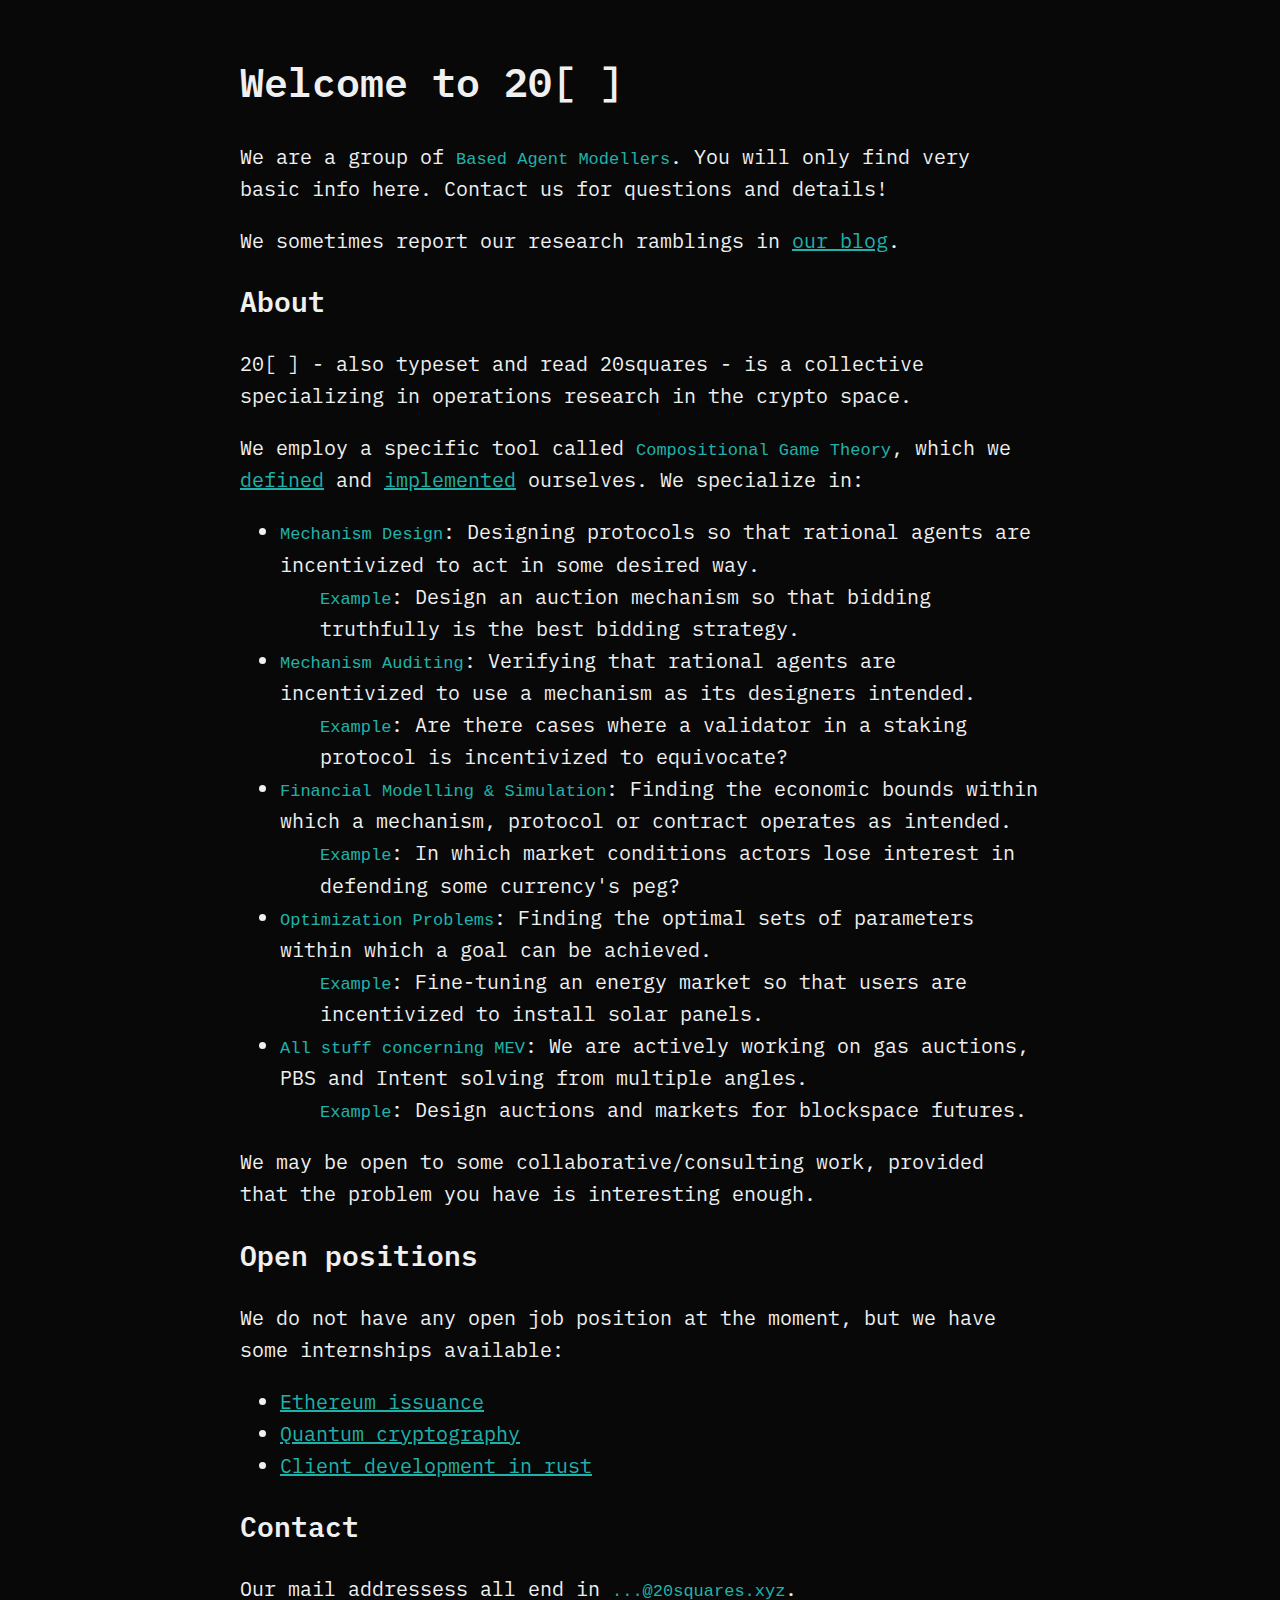
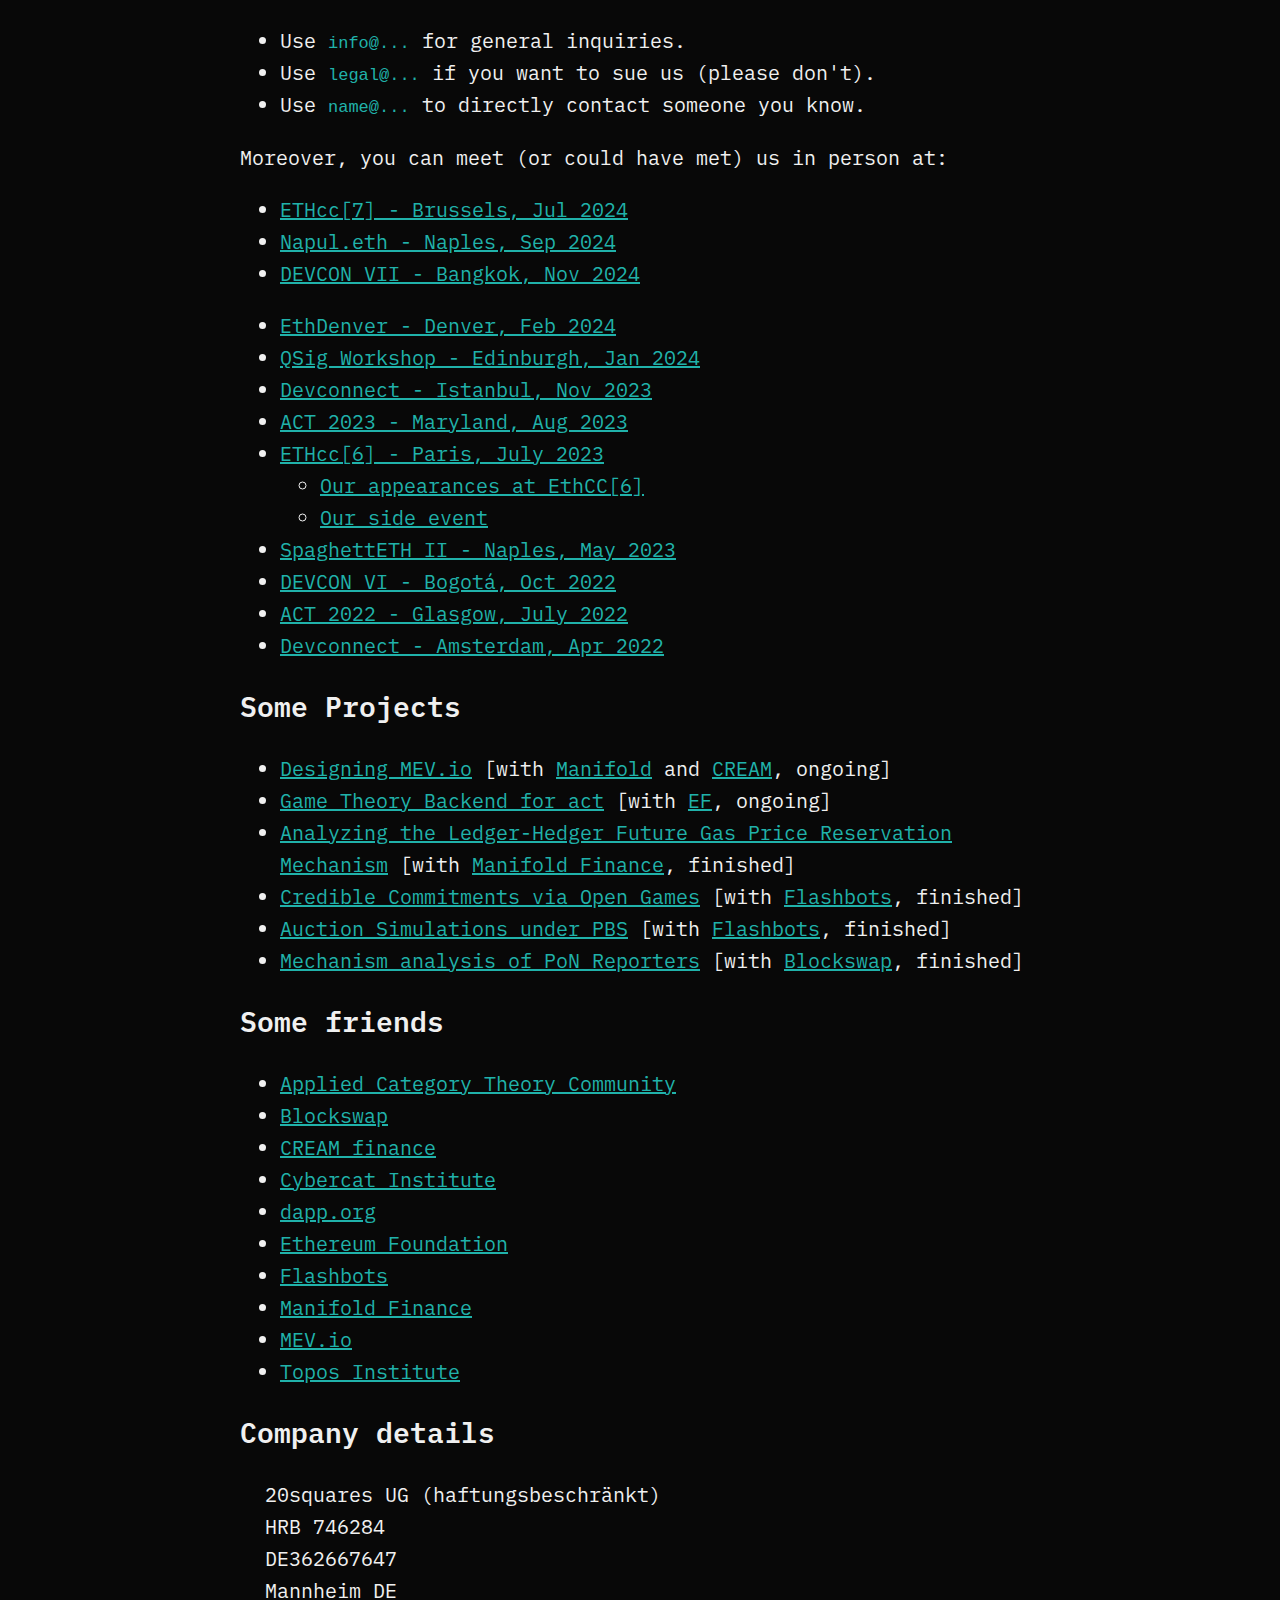
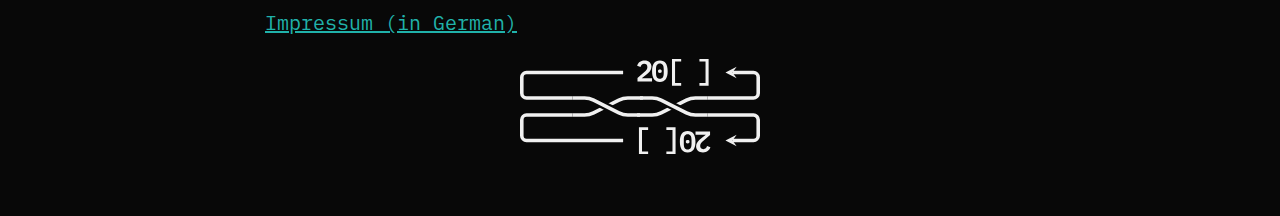
==== index.html @ d9e40c5b "Added internships to page." ====
<!doctype html>
<html lang="en">
    <head>
        <link rel="icon" href="data:,">
        <link rel="stylesheet" href="style.css">
        <meta charset="utf-8">
        <meta http-equiv="X-UA-Compatible" content="IE=edge">
        <meta name="viewport" content="width=device-width,initial-scale=1">
        <base target="_blank" rel="noopener noreferrer">

        <meta name="twitter:card" content="summary_large_image">
        <meta name="twitter:title" content="20[ ]">
        <meta name="twitter:image" content="https://20squares.xyz/img/logoCard.webp">
        <meta name="twitter:description" content="Your favourite group of based agent modellers.">
        
        <meta property="og:title" content="20[ ]">
        <meta property="og:type" content="website">
        <meta property="og:image" content="https://20squares.xyz/img/logoCard.webp">
        <meta property="og:url" content="https://20squares.xyz/">
        <title>20[&nbsp]</title>
    </head>
    <body>
        <h1>Welcome to 20[&nbsp]</h1>
        <p>We are a group of <code>Based Agent Modellers</code>. You will only find very basic info here. Contact us for questions and details!</p>
        <p>We sometimes report our research ramblings in <a href="https://blog.20squares.xyz">our blog</a>.</p>
        
        <h2>About</h2>
            <p>20[&nbsp] - also typeset and read 20squares - is a collective specializing in operations research in the crypto space.
            </p>
            <p>We employ a specific tool called <code>Compositional Game Theory</code>, which we 
                <a href="https://arxiv.org/abs/1603.04641">defined</a>
                and 
                <a href="https://github.com/20squares">implemented</a>
                ourselves. We specialize in:</p>
            <ul>
                <li> 
                    <code>Mechanism Design</code>: Designing protocols so that rational agents are incentivized to act in some desired way.
                    <ul>
                        <code>Example</code>: Design an auction mechanism so that bidding truthfully is the best bidding strategy.
                    </ul>
                </li>
                <li>
                    <code>Mechanism Auditing</code>: Verifying that rational agents are incentivized to use a mechanism as its designers intended.
                    <ul>
                        <code>Example</code>: Are there cases where a validator in a staking protocol is incentivized to equivocate?<br>
                    </ul>
                </li>
                <li> 
                    <code>Financial Modelling & Simulation</code>: Finding the economic bounds within which a mechanism, protocol or contract operates as intended.
                    <ul>
                        <code>Example</code>: In which market conditions actors lose interest in defending some currency's peg?
                    </ul>
                </li>
                <li>
                    <code>Optimization Problems</code>: Finding the optimal sets of parameters within which a goal can be achieved.
                    <ul>
                        <code>Example</code>: Fine-tuning an energy market so that users are incentivized to install solar panels.
                    </ul>
                </li>
                <li>
                    <code>All stuff concerning MEV</code>: We are actively working on gas auctions, PBS and Intent solving from multiple angles.
                    <ul>
                        <code>Example</code>: Design auctions and markets for blockspace futures.
                    </ul>
                </li>
            </ul>
            <p>We may be open to some collaborative/consulting work, provided that the problem you have is interesting enough.</p>

        <h2>Open positions</h2>
            We do not have any open job position at the moment, but we have some internships available: 
            <ul>
                <li><a href="./internships/ethereumIssuance.html">Ethereum issuance</a></li>
                <li><a href="./internships/quantumCryptography.html">Quantum cryptography</a></li>
                <li><a href="./internships/rustClientDev.html">Client development in rust</a></li>
            </ul>

        <h2>Contact</h2>
            Our mail addressess all end in <code>...@20squares.xyz</code>. 
            <ul>
                <li>Use <code>info@...</code> for general inquiries.</li>
                <li>Use <code>legal@...</code> if you want to sue us (please don't).</li>
                <li>Use <code>name@...</code> to directly contact someone you know.</li>
            </ul>

            Moreover, you can meet (or could have met) us in person at:
            <ul>
                <li><a href="https://ethcc.io/">ETHcc[7] - Brussels, Jul 2024</a></li>
                <li><a href="https://napul.eth.limo/">Napul.eth - Naples, Sep 2024</a></li>
                <li><a href="https://devcon.org/">DEVCON VII - Bangkok, Nov 2024</a></li>
            </ul>
            <ul>
                <li><a href="https://www.ethdenver.com/">EthDenver - Denver, Feb 2024</a></li>
                <li><a href="https://www.ed.ac.uk/informatics/blockchain/events/previous-events/qsig">QSig Workshop - Edinburgh, Jan 2024</a></li>
                <li><a href="https://devconnect.org/istanbul">Devconnect - Istanbul, Nov 2023</a></li>
                <li><a href="https://act2023.github.io/">ACT 2023 - Maryland, Aug 2023</a></li>
                <li><a href="https://www.ethcc.io/">ETHcc[6] - Paris, July 2023</a></li><ul>
                    <li><a href="./EthCC6.html">Our appearances at EthCC[6]</a></li>
                    <li><a href="./EthCCQPLRoundtable.html">Our side event</a></li>
                </ul>
                <li><a href="https://naples.spaghett-eth.com/">SpaghettETH II - Naples, May 2023</a></li>
                <li><a href="https://archive.devcon.org/archive/playlists/devcon-6/">DEVCON VI - Bogotá, Oct 2022</a></li>
                <li><a href="https://msp.cis.strath.ac.uk/act2022/index.html">ACT 2022 - Glasgow, July 2022</a></li>
                <li><a href="https://devconnect.org/edition/amsterdam">Devconnect - Amsterdam, Apr 2022</a></li>
            </ul>
        
        <h2>Some Projects</h2>
            <ul>
                <li><a href="https://github.com/MEV-Protocol">Designing MEV.io</a> [with <a href="https://www.manifoldfinance.com/">Manifold</a> and <a href="https://cream.finance/">CREAM</a>, ongoing]</li>
                <li><a href="https://blog.ethereum.org/2022/12/07/esp-allocation-q3-22">Game Theory Backend for act</a> [with <a href="https://ethereum.foundation/">EF</a>, ongoing]</li>
                <li><a href="https://github.com/20squares/manifold-finance/tree/main/manifold-hedger">Analyzing the Ledger-Hedger Future Gas Price Reservation Mechanism</a> [with <a href="https://www.manifoldfinance.com/">Manifold Finance</a>, finished]</li>
                <li><a href="https://github.com/flashbots/mev-research/blob/main/FRPs/completed/FRP-26.md">Credible Commitments via Open Games</a> [with <a href="https://www.flashbots.net/">Flashbots</a>, finished]</li>
                <li><a href="https://github.com/flashbots/mev-research/blob/main/FRPs/completed/FRP-27.md">Auction Simulations under PBS</a> [with <a href="https://www.flashbots.net/">Flashbots</a>, finished]</li>
                <li><a href="https://github.com/20squares/C002-BlockSwap/tree/main/blockswap-PoN">Mechanism analysis of PoN Reporters</a> [with <a href="https://blockswaplabs.com/">Blockswap</a>, finished]</li>

            </ul>

        <h2>Some friends</h2>
            <ul>
                <li><a href="https://www.appliedcategorytheory.org/">Applied Category Theory Community</a></li>
                <li><a href="https://blockswaplabs.com/">Blockswap</a></li>
                <li><a href="https://cream.finance/">CREAM finance</a></li>
                <li><a href="https://cybercat.institute/">Cybercat Institute</a></li>
                <li><a href="https://dapp.org.uk">dapp.org</a></li>
                <li><a href="https://ethereum.foundation/">Ethereum Foundation</a></li>
                <li><a href="https://www.flashbots.net/">Flashbots</a></li>
                <li><a href="https://www.manifoldfinance.com/">Manifold Finance</a></li>
                <li><a href="https://www.mev.io/">MEV.io</a></li>
                <li><a href="https://topos.institute/">Topos Institute</a></li>
                
            </ul>

        <h2>Company details</h2>
            <p style="margin-left: 25px;">
                20squares UG (haftungsbeschränkt)<br>
                HRB 746284<br>
                DE362667647<br>
                Mannheim DE<br>
                <a href="./impressum.html">Impressum (in German)</a></li>
            </p>
            <img alt="20[ ] company logo" src="./img/logowhite.svg">
    </body>
</html>
---- style.css ----
@font-face{
            font-family: plexMono;
            src: url(./fonts/IBMPlexMono-Regular.otf);
            font-weight: normal;
            font-display: swap;
        }
        @font-face{
            font-family: plexMono;
            src: url(./fonts/IBMPlexMono-SemiBold.otf);
            font-weight: bold;
            font-display: swap;
        }
        @font-face{
            font-family: plexMono;
            src: url(./fonts/IBMPlexMono-Italic.otf);
            font-weight: normal;
            font-style: italic;
            font-display: swap;
        }
        @font-face{
            font-family: plexMono;
            src: url(./fonts/IBMPlexMono-SemiBoldItalic.otf);
            font-weight: bold;
            font-style: italic;
            font-display: swap;
        }
        body {
            background-color: #080808;
            color: #f0f0f0;
            font-family: plexMono;
            font-size: 20px;
            line-height: 1.6;
            margin: 50px auto;
            max-width: 800px;
            padding: 0px 15px 15px 15px;
        }
        ::-moz-selection {
        color: #2cd9d0;
        background: #080808;
        }
        ::selection {
        color: #2cd9d0;
        background: #080808;
        }
        
        h2,h2,h3{
            font-size:28px;
        }
        a:link {
            color: lightseagreen;
        }
        a:visited {
            color: lightseagreen;
        }
        code, .code {
            font-size: 85%;
            color:lightseagreen;
        }
        img {
            display: block;
            margin-left: auto;
            margin-right: auto;
            width: 30%;
        }
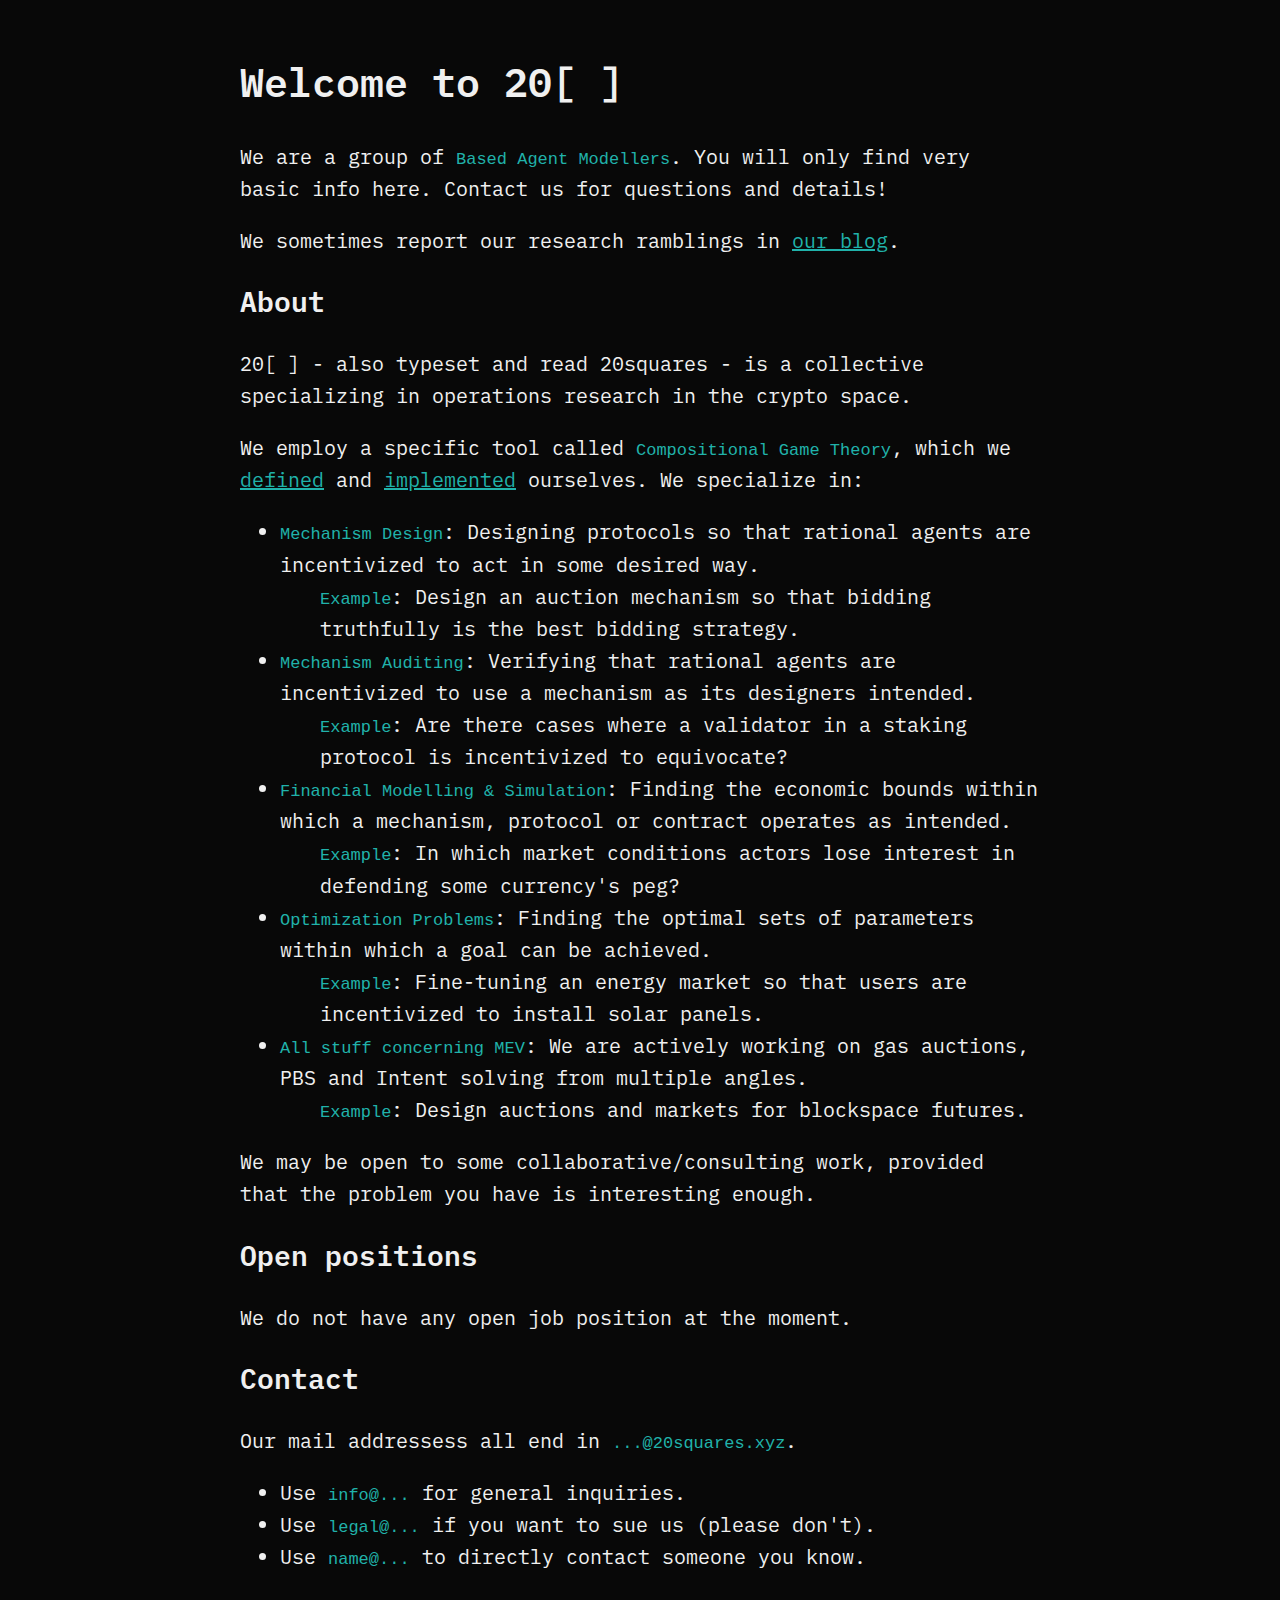
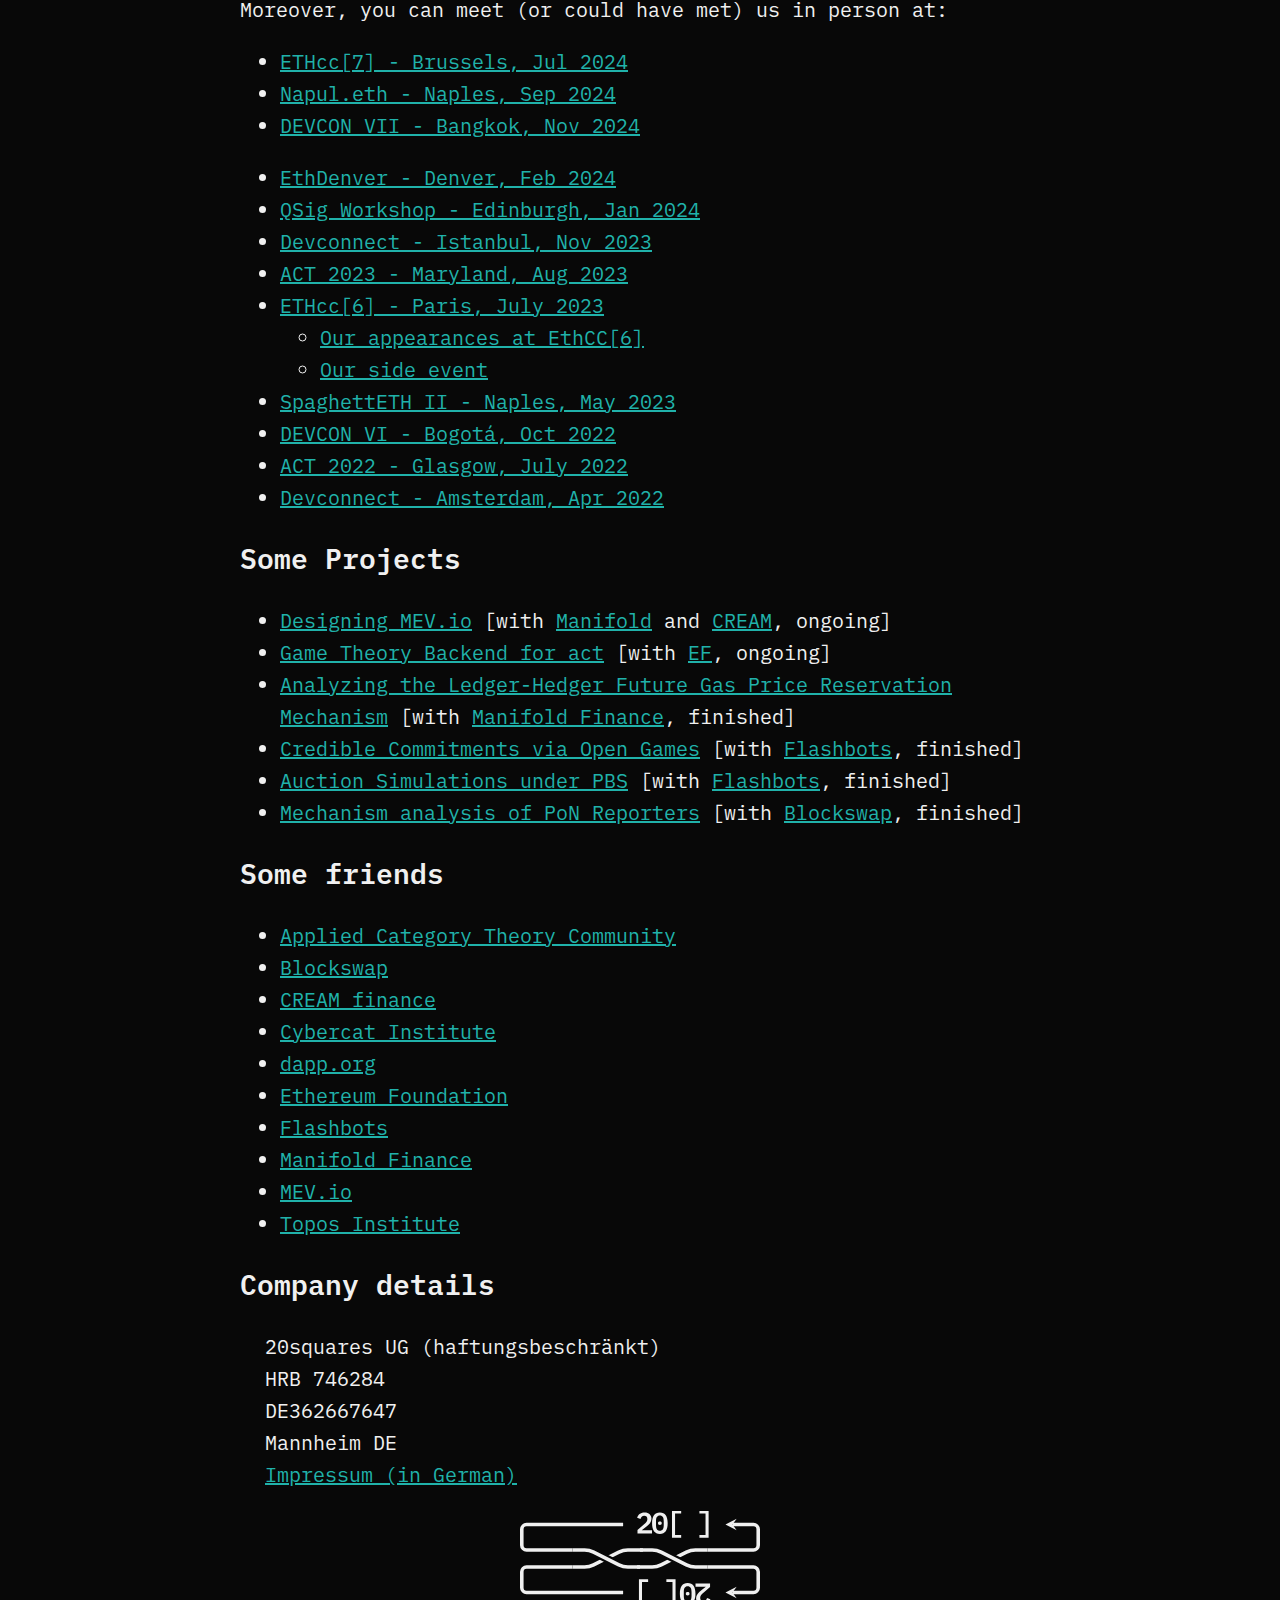
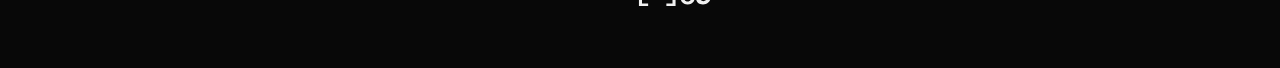
==== commit 4ebf321e: "Internships removed." ====
--- a/index.html
+++ b/index.html
@@ -67,12 +67,7 @@
             <p>We may be open to some collaborative/consulting work, provided that the problem you have is interesting enough.</p>
 
         <h2>Open positions</h2>
-            We do not have any open job position at the moment, but we have some internships available: 
-            <ul>
-                <li><a href="./internships/ethereumIssuance.html">Ethereum issuance</a></li>
-                <li><a href="./internships/quantumCryptography.html">Quantum cryptography</a></li>
-                <li><a href="./internships/rustClientDev.html">Client development in rust</a></li>
-            </ul>
+            We do not have any open job position at the moment.
 
         <h2>Contact</h2>
             Our mail addressess all end in <code>...@20squares.xyz</code>. 
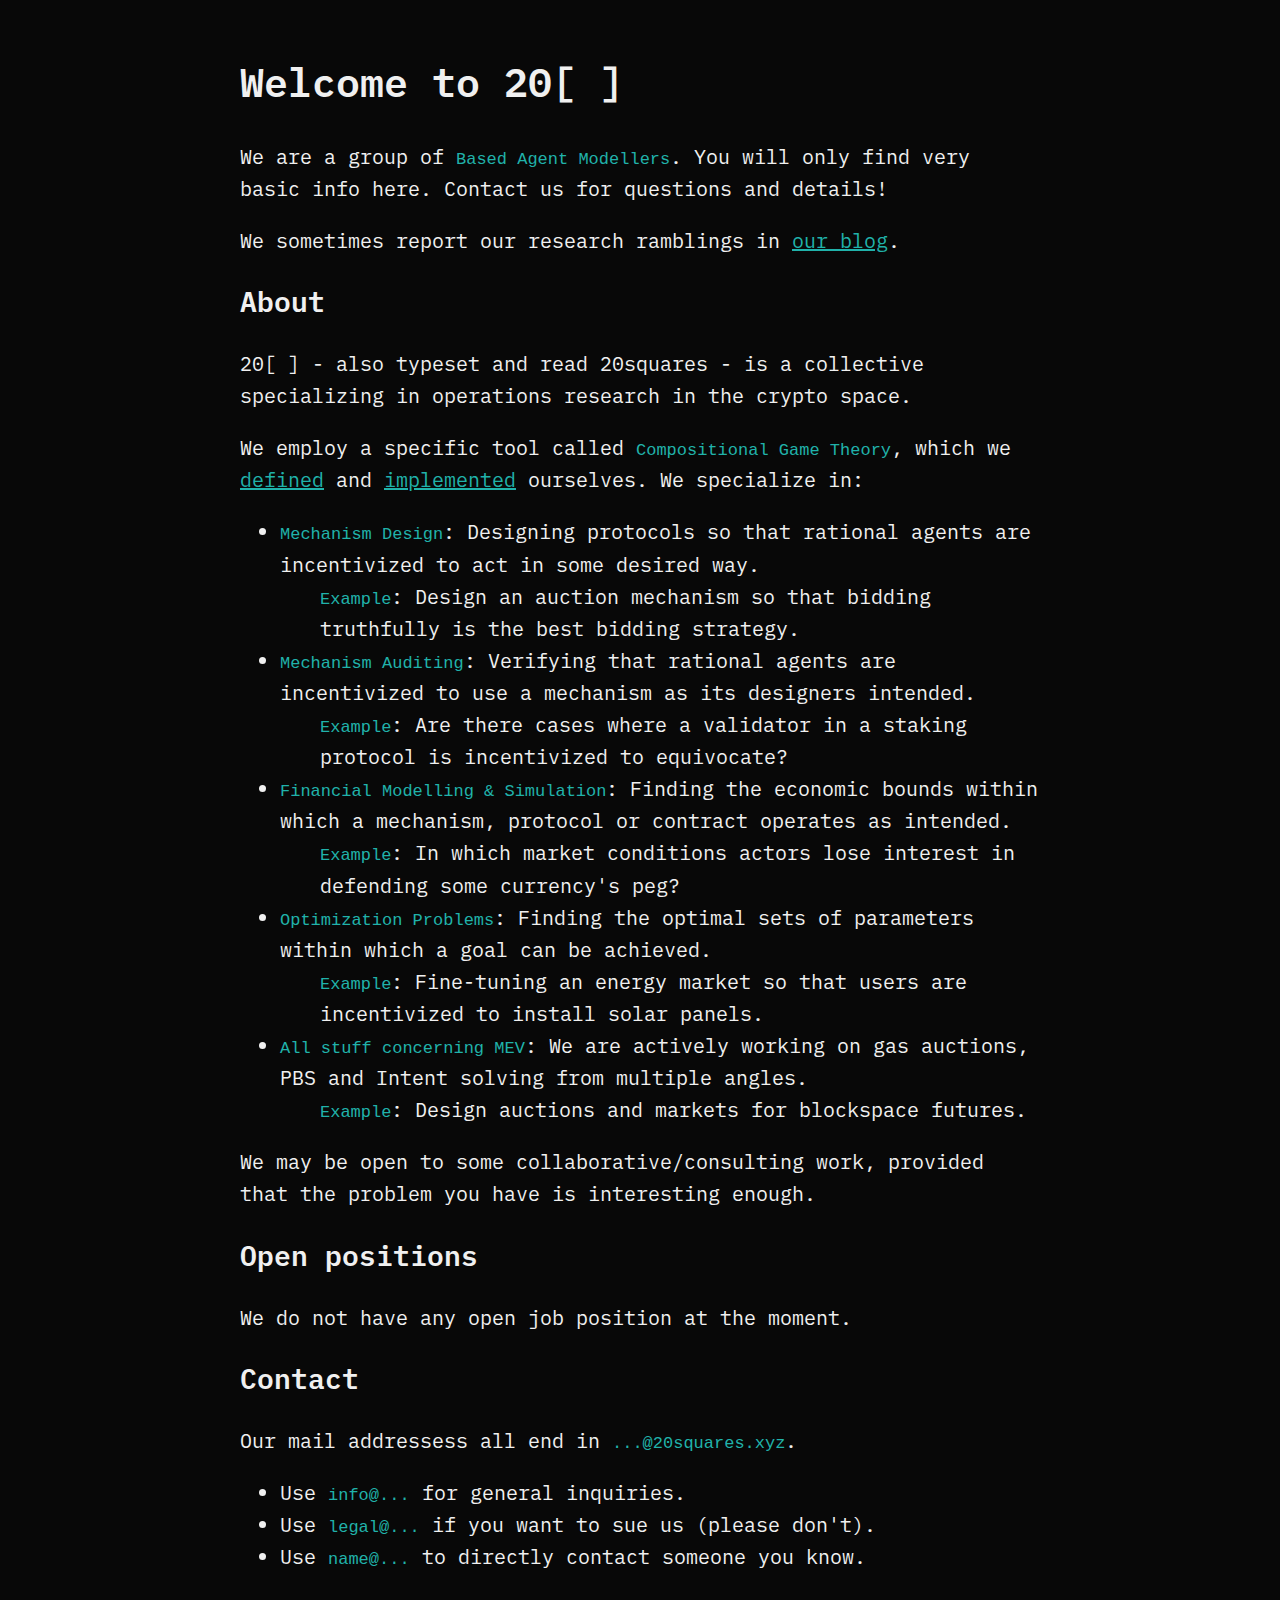
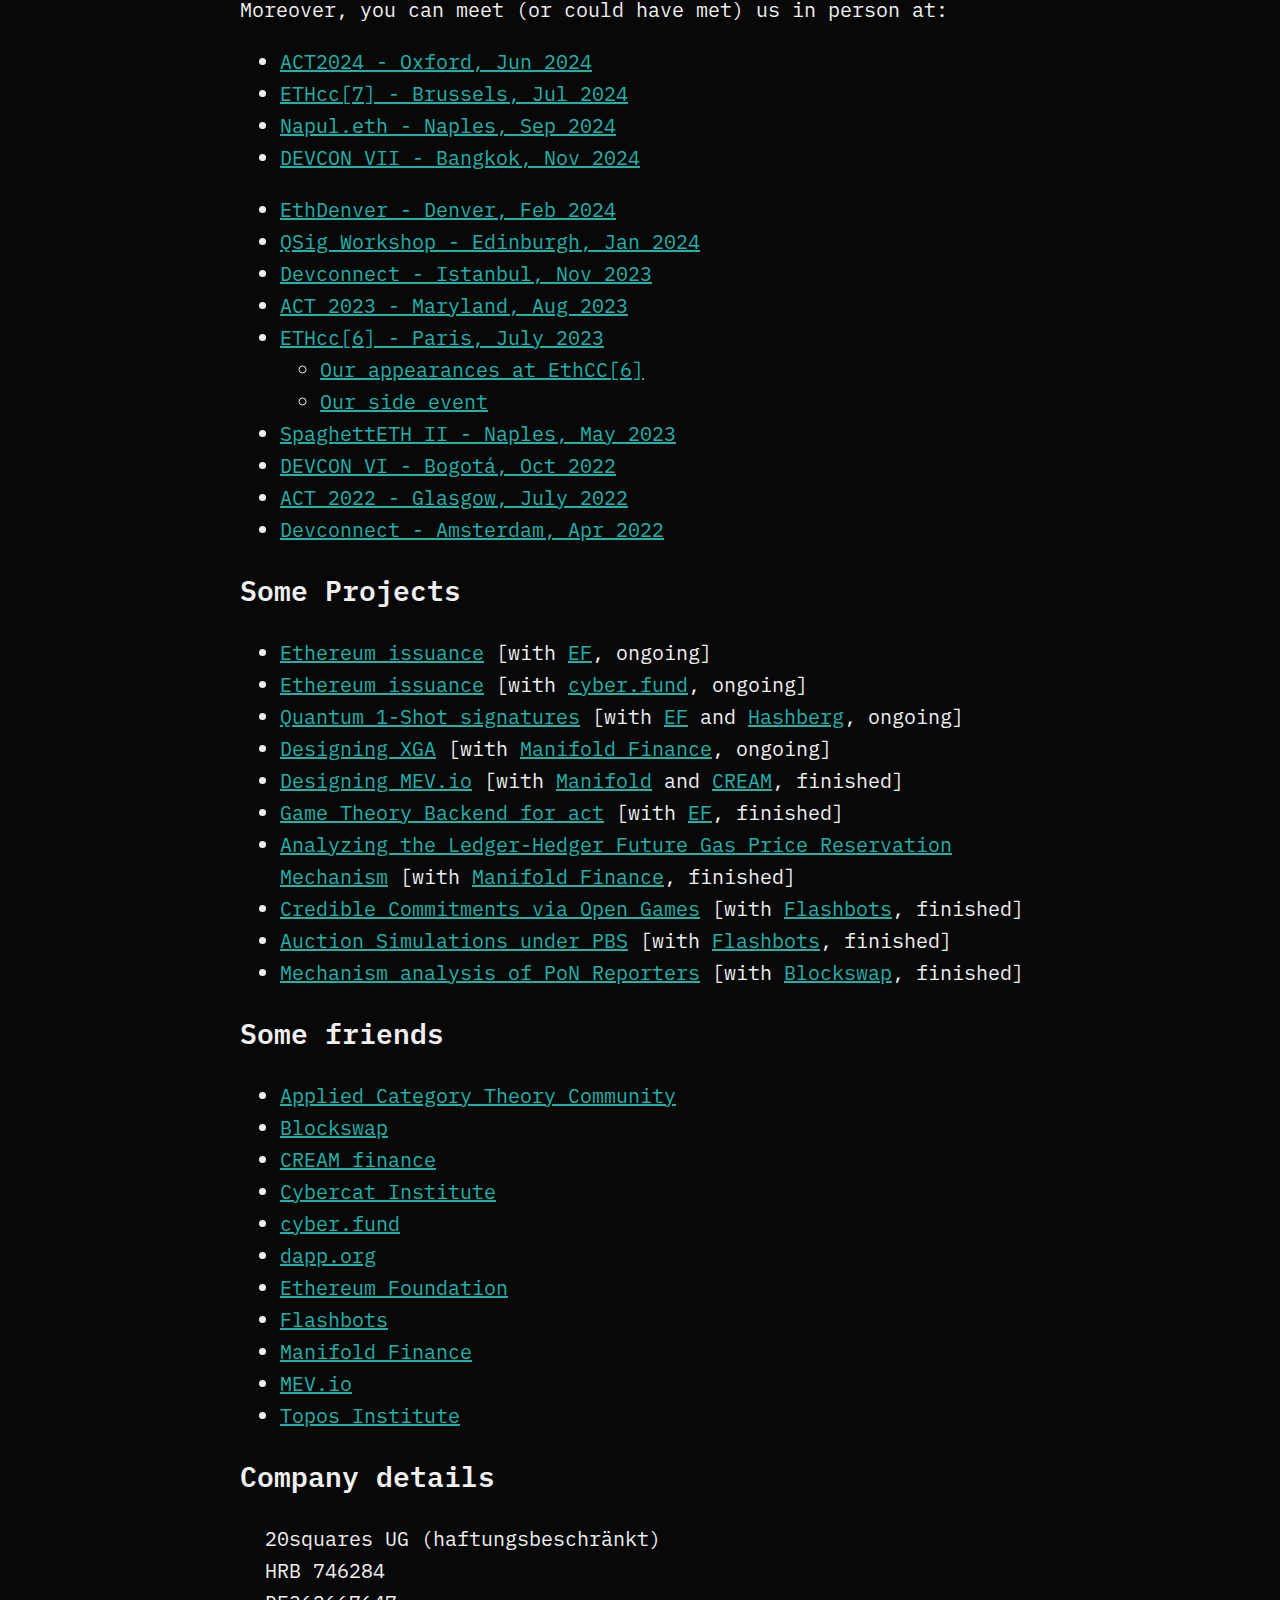
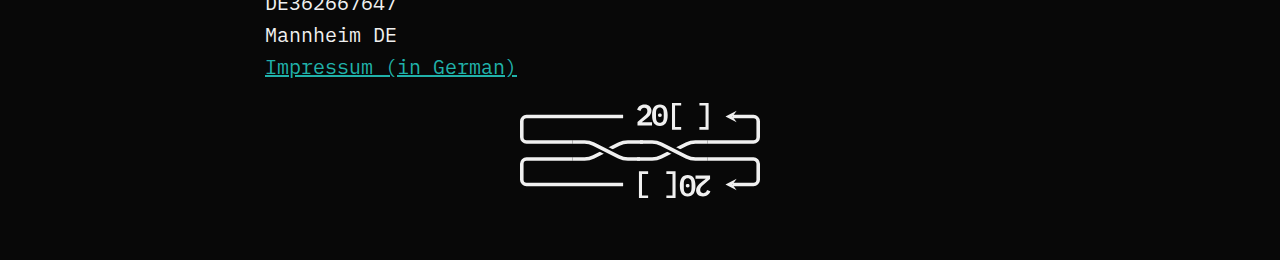
==== commit 487a7819: "Website updated." ====
--- a/index.html
+++ b/index.html
@@ -79,6 +79,7 @@
 
             Moreover, you can meet (or could have met) us in person at:
             <ul>
+                <li><a href="https://oxford24.github.io/">ACT2024 - Oxford, Jun 2024</a></li>
                 <li><a href="https://ethcc.io/">ETHcc[7] - Brussels, Jul 2024</a></li>
                 <li><a href="https://napul.eth.limo/">Napul.eth - Naples, Sep 2024</a></li>
                 <li><a href="https://devcon.org/">DEVCON VII - Bangkok, Nov 2024</a></li>
@@ -100,8 +101,12 @@
         
         <h2>Some Projects</h2>
             <ul>
-                <li><a href="https://github.com/MEV-Protocol">Designing MEV.io</a> [with <a href="https://www.manifoldfinance.com/">Manifold</a> and <a href="https://cream.finance/">CREAM</a>, ongoing]</li>
-                <li><a href="https://blog.ethereum.org/2022/12/07/esp-allocation-q3-22">Game Theory Backend for act</a> [with <a href="https://ethereum.foundation/">EF</a>, ongoing]</li>
+                <li><a href="">Ethereum issuance</a> [with <a href="https://ethereum.foundation/">EF</a>, ongoing]</li>
+                <li><a href="https://cyber.fund/content/mvi-grants">Ethereum issuance</a> [with <a href="https://cyber.fund/">cyber.fund</a>, ongoing]</li>
+                <li><a href="https://github.com/The-QSig-Commission/">Quantum 1-Shot signatures</a> [with <a href="https://ethereum.foundation/">EF</a> and <a href="https://www.hashberg.io/">Hashberg</a>, ongoing]</li>
+                <li><a href="https://xga.com">Designing XGA</a> [with <a href="https://www.manifoldfinance.com/">Manifold Finance</a>, ongoing]</li>
+                <li><a href="https://github.com/MEV-Protocol">Designing MEV.io</a> [with <a href="https://www.manifoldfinance.com/">Manifold</a> and <a href="https://cream.finance/">CREAM</a>, finished]</li>
+                <li><a href="https://blog.ethereum.org/2022/12/07/esp-allocation-q3-22">Game Theory Backend for act</a> [with <a href="https://ethereum.foundation/">EF</a>, finished]</li>
                 <li><a href="https://github.com/20squares/manifold-finance/tree/main/manifold-hedger">Analyzing the Ledger-Hedger Future Gas Price Reservation Mechanism</a> [with <a href="https://www.manifoldfinance.com/">Manifold Finance</a>, finished]</li>
                 <li><a href="https://github.com/flashbots/mev-research/blob/main/FRPs/completed/FRP-26.md">Credible Commitments via Open Games</a> [with <a href="https://www.flashbots.net/">Flashbots</a>, finished]</li>
                 <li><a href="https://github.com/flashbots/mev-research/blob/main/FRPs/completed/FRP-27.md">Auction Simulations under PBS</a> [with <a href="https://www.flashbots.net/">Flashbots</a>, finished]</li>
@@ -115,6 +120,7 @@
                 <li><a href="https://blockswaplabs.com/">Blockswap</a></li>
                 <li><a href="https://cream.finance/">CREAM finance</a></li>
                 <li><a href="https://cybercat.institute/">Cybercat Institute</a></li>
+                <li><a href="https://cyber.fund/">cyber.fund</a></li>
                 <li><a href="https://dapp.org.uk">dapp.org</a></li>
                 <li><a href="https://ethereum.foundation/">Ethereum Foundation</a></li>
                 <li><a href="https://www.flashbots.net/">Flashbots</a></li>
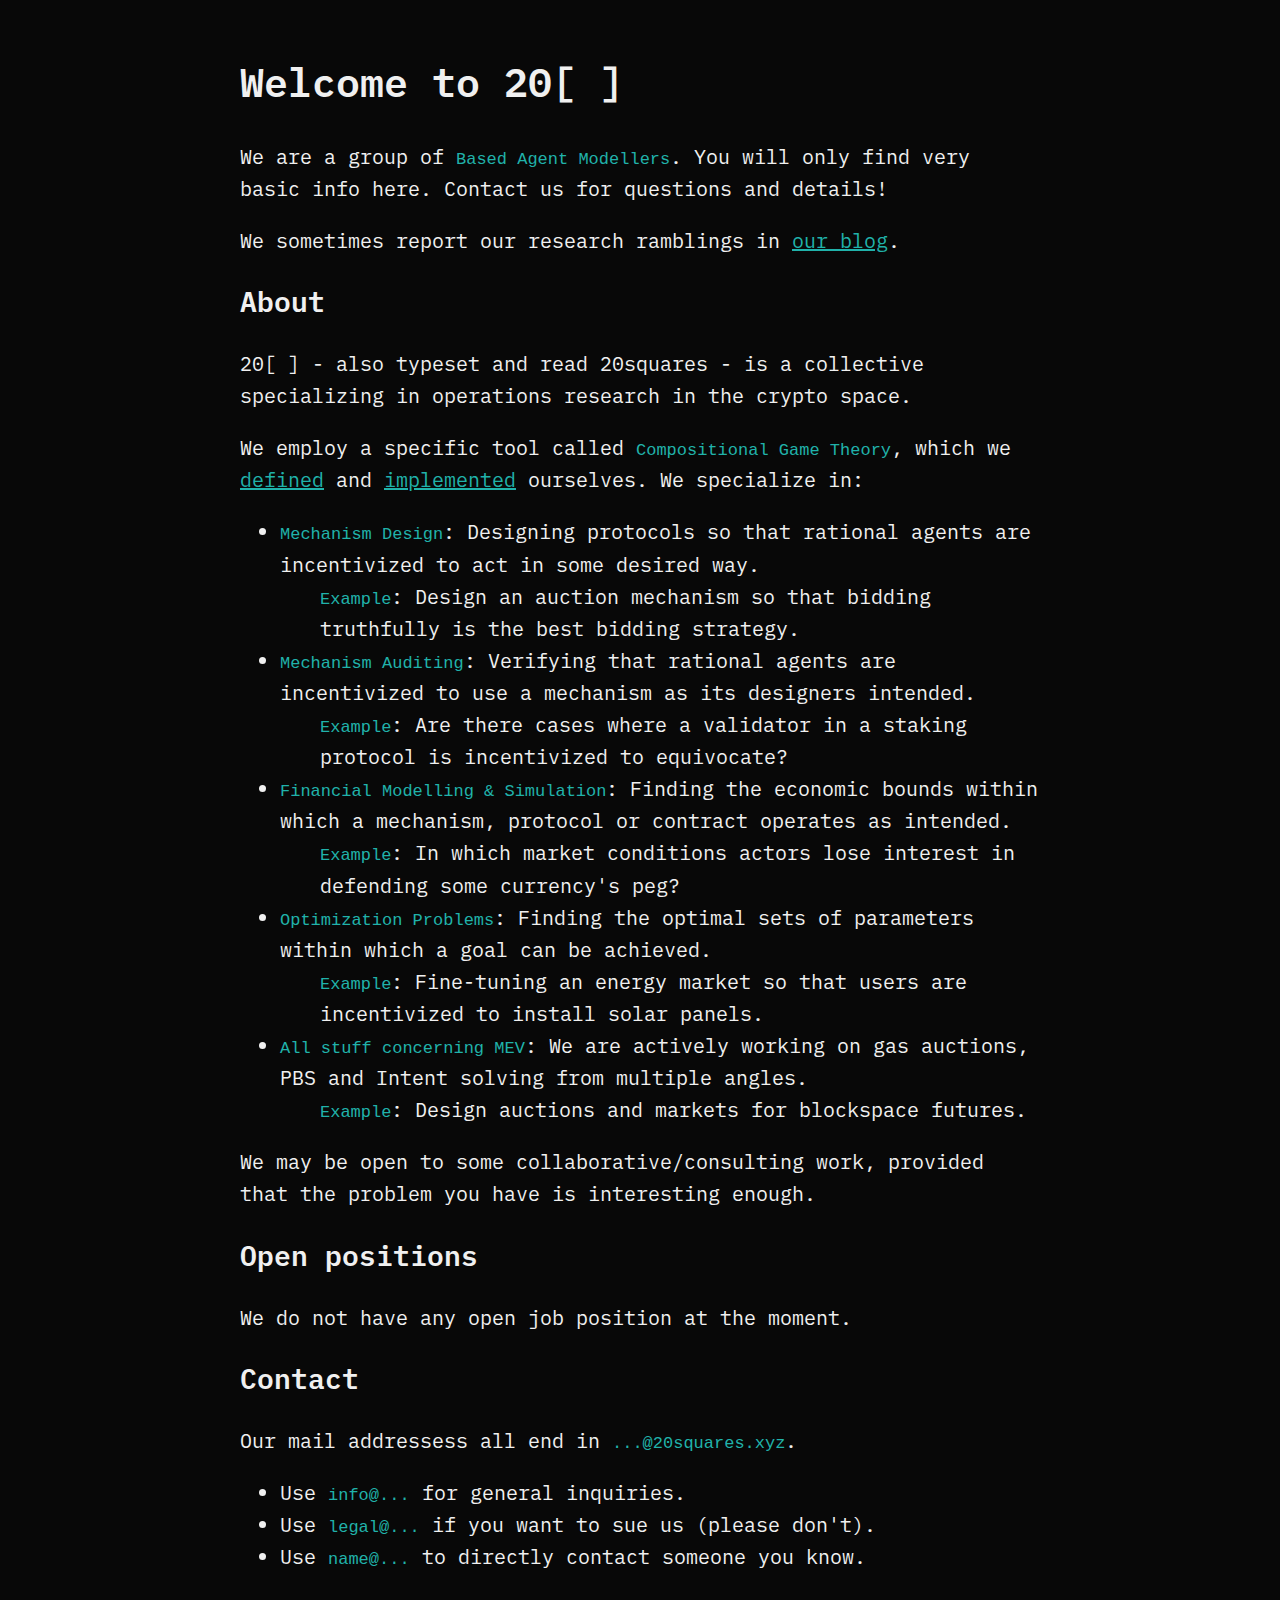
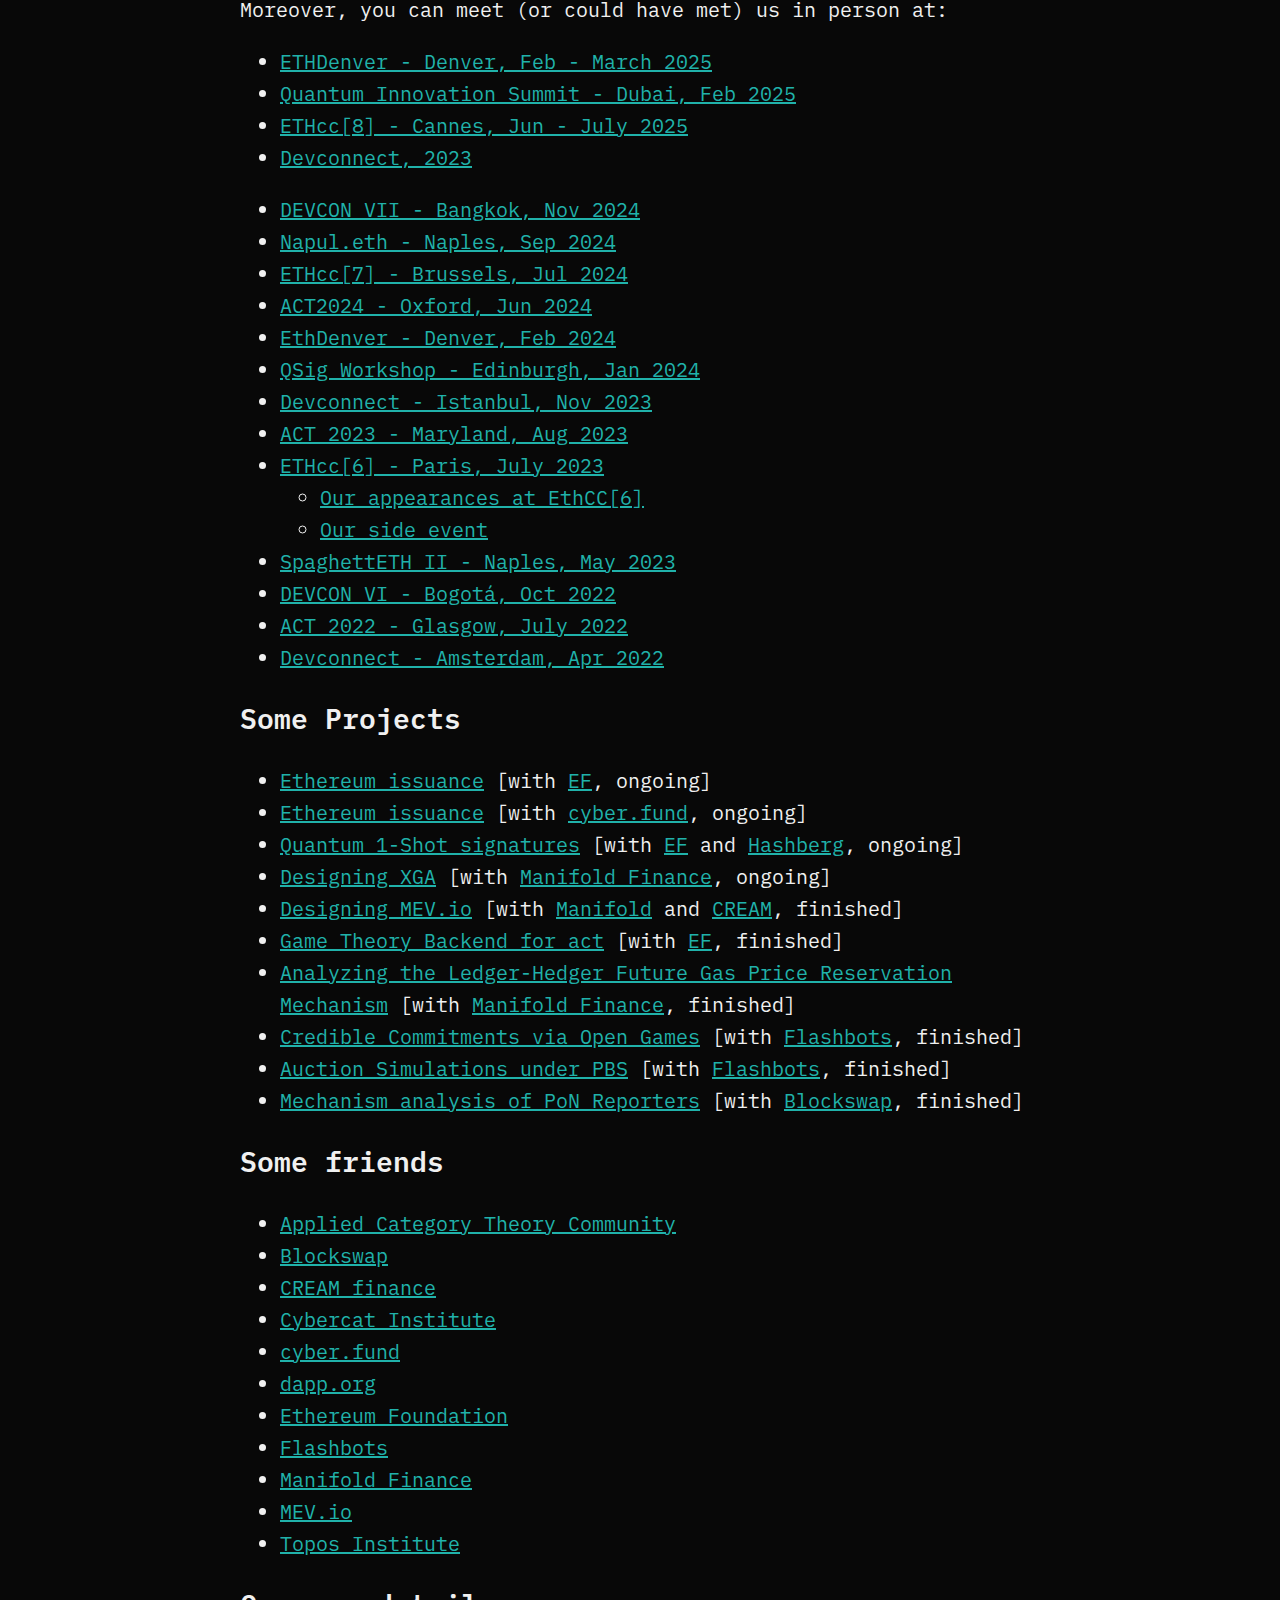
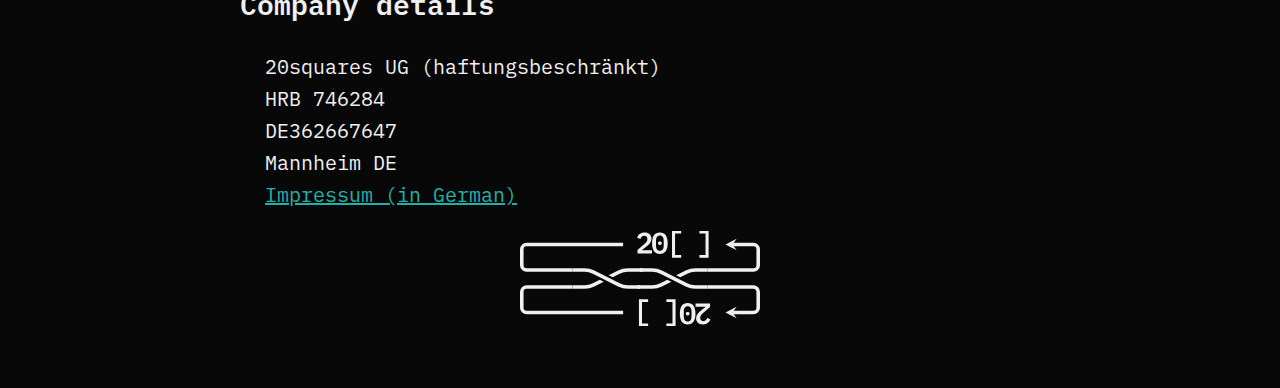
==== commit ef504dc5: "Update website events" ====
--- a/index.html
+++ b/index.html
@@ -79,12 +79,16 @@
 
             Moreover, you can meet (or could have met) us in person at:
             <ul>
-                <li><a href="https://oxford24.github.io/">ACT2024 - Oxford, Jun 2024</a></li>
-                <li><a href="https://ethcc.io/">ETHcc[7] - Brussels, Jul 2024</a></li>
-                <li><a href="https://napul.eth.limo/">Napul.eth - Naples, Sep 2024</a></li>
-                <li><a href="https://devcon.org/">DEVCON VII - Bangkok, Nov 2024</a></li>
+                <li><a href="https://www.ethdenver.com/">ETHDenver - Denver, Feb - March 2025</a></li>
+                <li><a href="https://quantuminnovationsummit.com/">Quantum Innovation Summit - Dubai, Feb 2025</a></li>
+                <li><a href="https://ethcc.io/">ETHcc[8] - Cannes, Jun - July 2025</a></li>
+                <li><a href="https://devconnect.org/">Devconnect, 2023</a></li>
             </ul>
             <ul>
+                <li><a href="https://devcon.org/">DEVCON VII - Bangkok, Nov 2024</a></li>
+                <li><a href="https://napul.eth.limo/">Napul.eth - Naples, Sep 2024</a></li>
+                <li><a href="https://ethcc.io/">ETHcc[7] - Brussels, Jul 2024</a></li>
+                <li><a href="https://oxford24.github.io/">ACT2024 - Oxford, Jun 2024</a></li>
                 <li><a href="https://www.ethdenver.com/">EthDenver - Denver, Feb 2024</a></li>
                 <li><a href="https://www.ed.ac.uk/informatics/blockchain/events/previous-events/qsig">QSig Workshop - Edinburgh, Jan 2024</a></li>
                 <li><a href="https://devconnect.org/istanbul">Devconnect - Istanbul, Nov 2023</a></li>
@@ -140,4 +144,4 @@
             </p>
             <img alt="20[ ] company logo" src="./img/logowhite.svg">
     </body>
-</html>+</html>
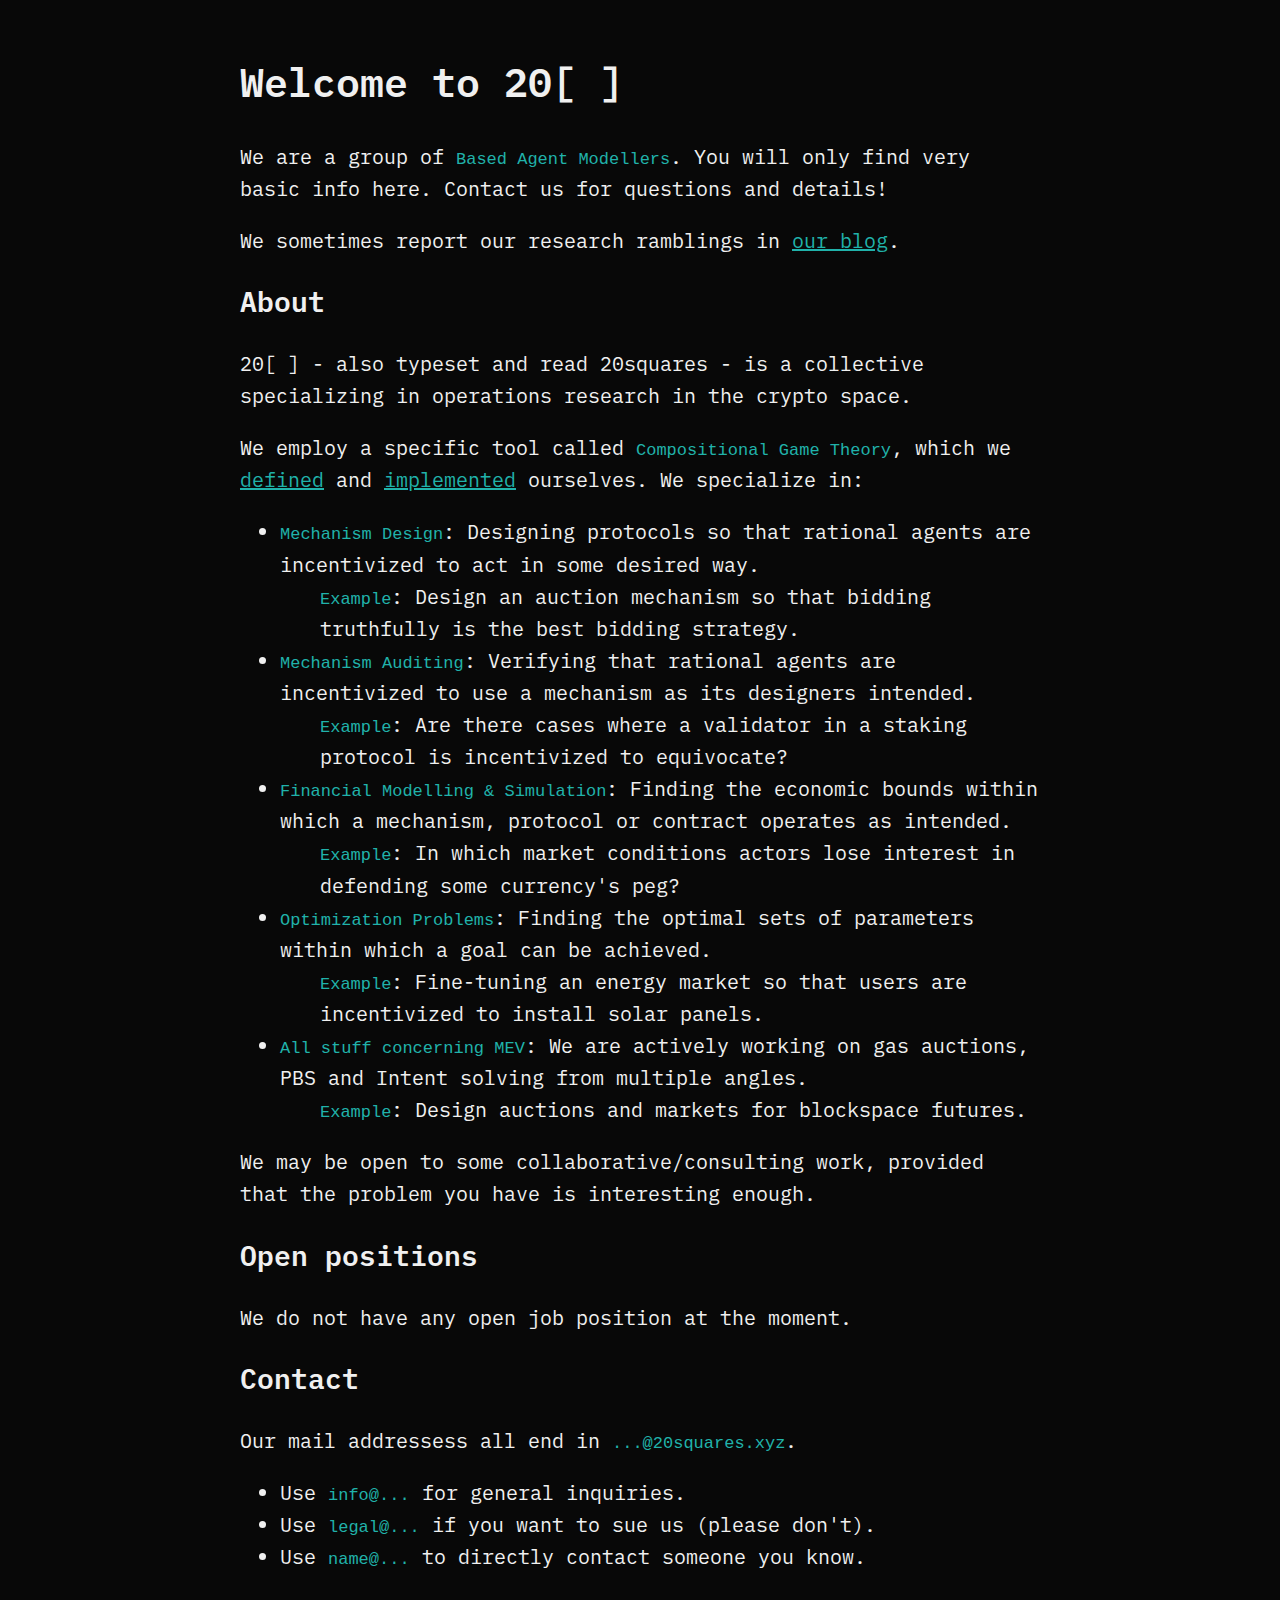
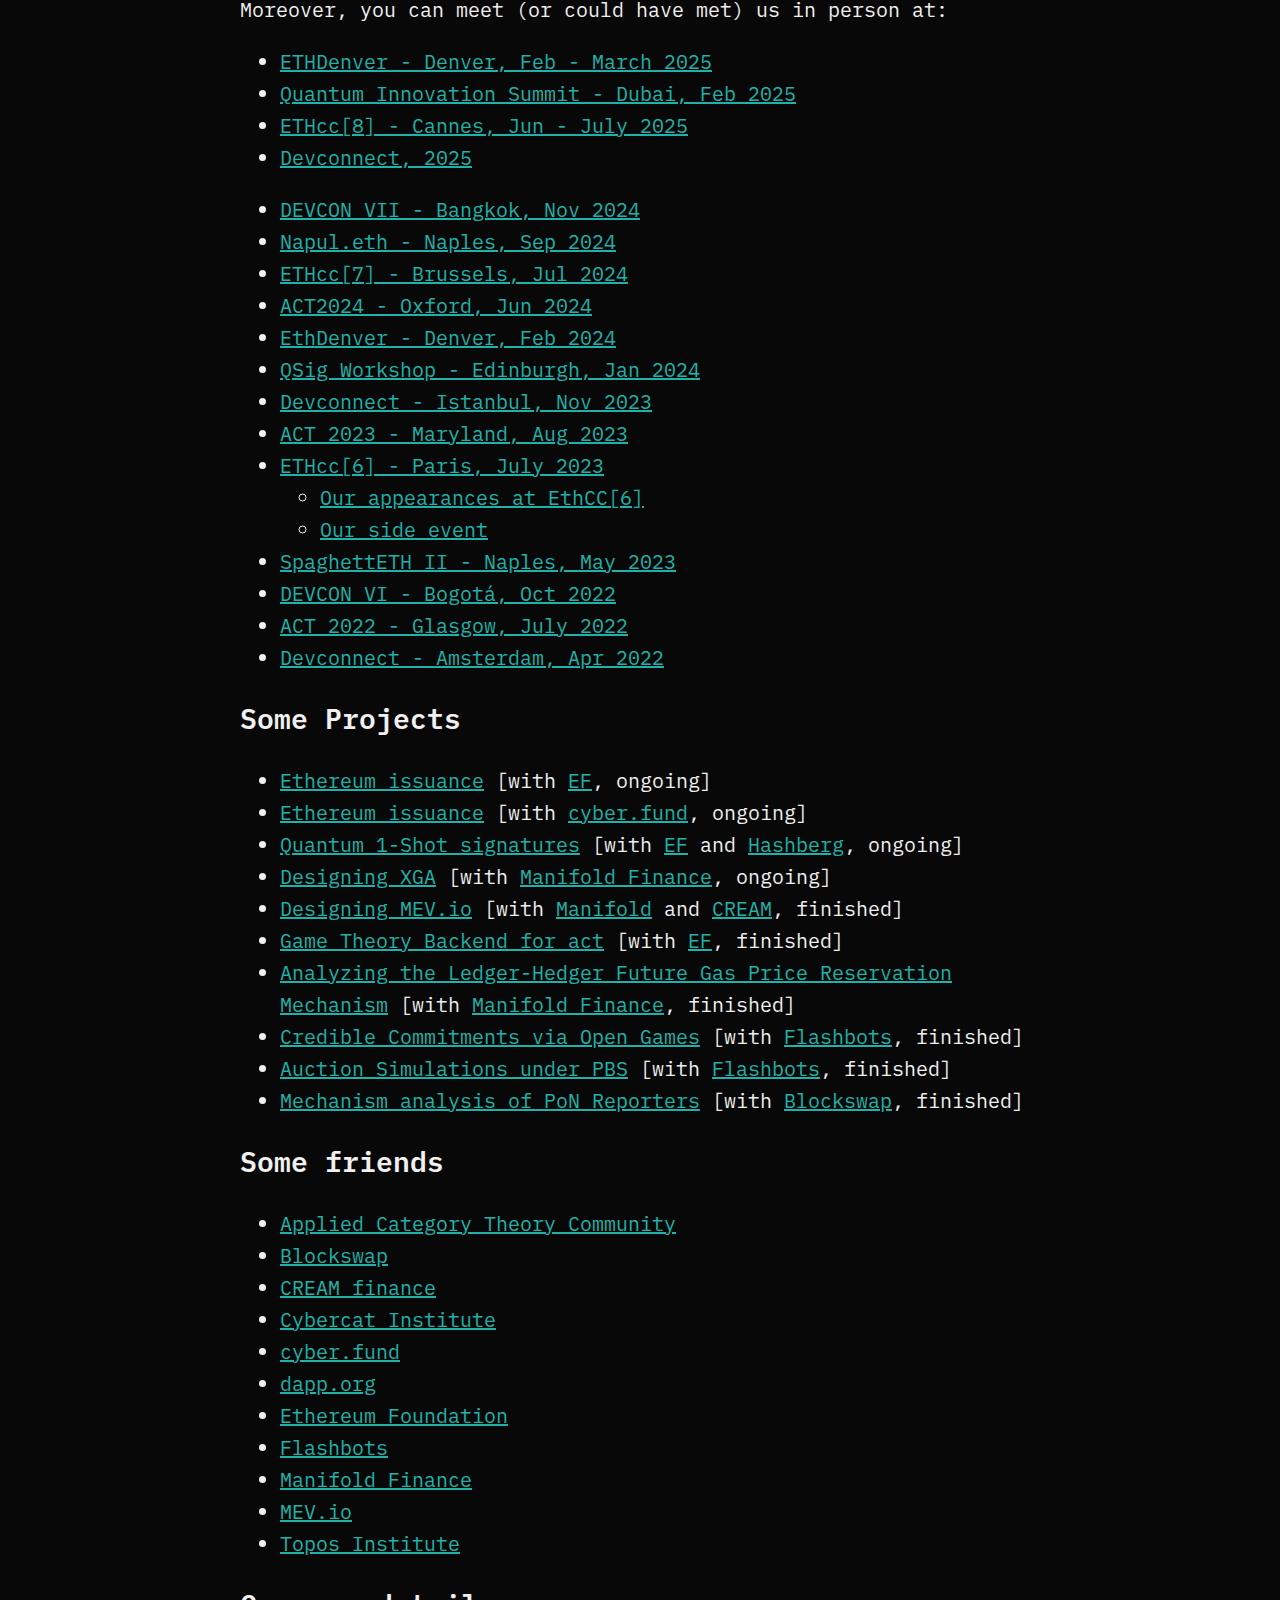
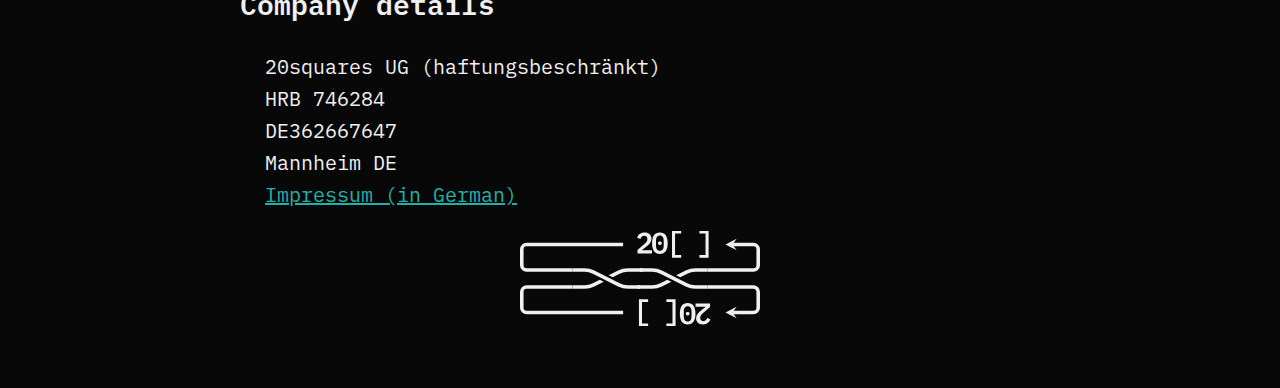
==== commit 98efe98a: "Corrected typo" ====
--- a/index.html
+++ b/index.html
@@ -82,7 +82,7 @@
                 <li><a href="https://www.ethdenver.com/">ETHDenver - Denver, Feb - March 2025</a></li>
                 <li><a href="https://quantuminnovationsummit.com/">Quantum Innovation Summit - Dubai, Feb 2025</a></li>
                 <li><a href="https://ethcc.io/">ETHcc[8] - Cannes, Jun - July 2025</a></li>
-                <li><a href="https://devconnect.org/">Devconnect, 2023</a></li>
+                <li><a href="https://devconnect.org/">Devconnect, 2025</a></li>
             </ul>
             <ul>
                 <li><a href="https://devcon.org/">DEVCON VII - Bangkok, Nov 2024</a></li>
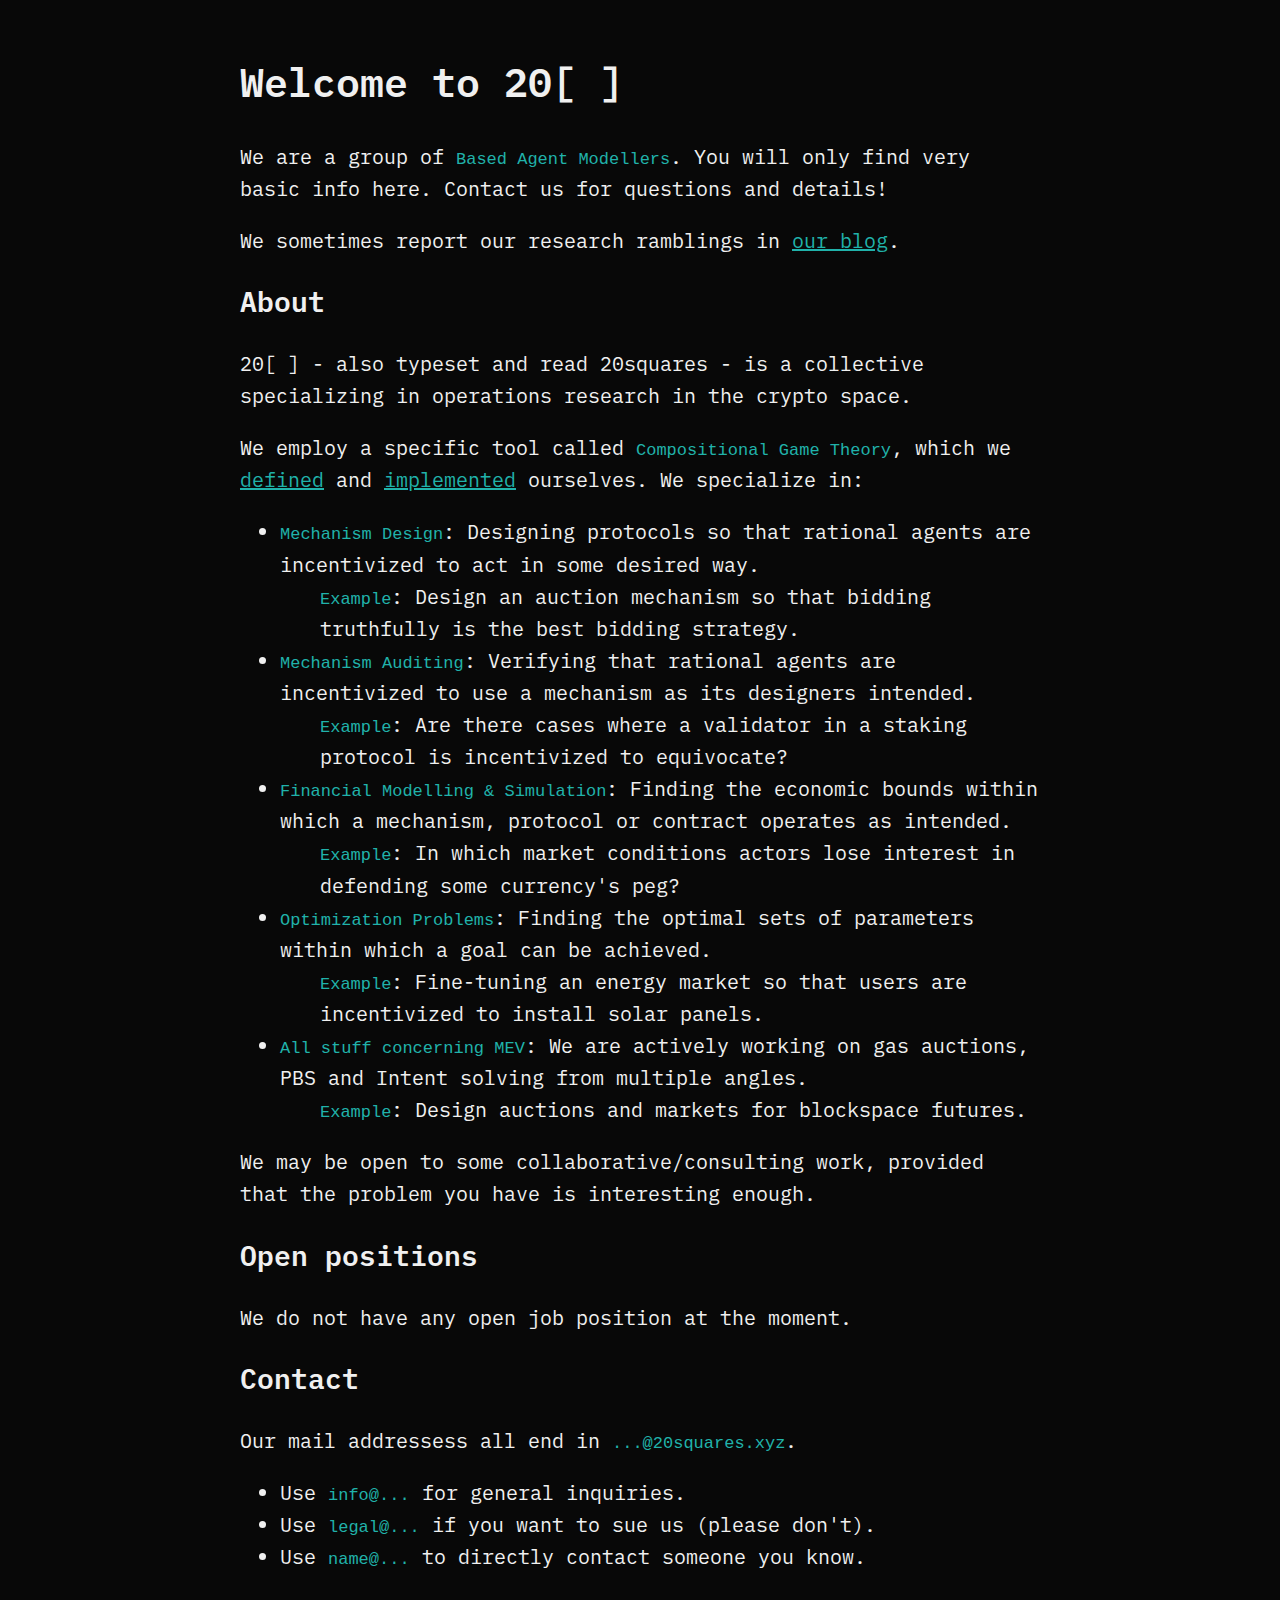
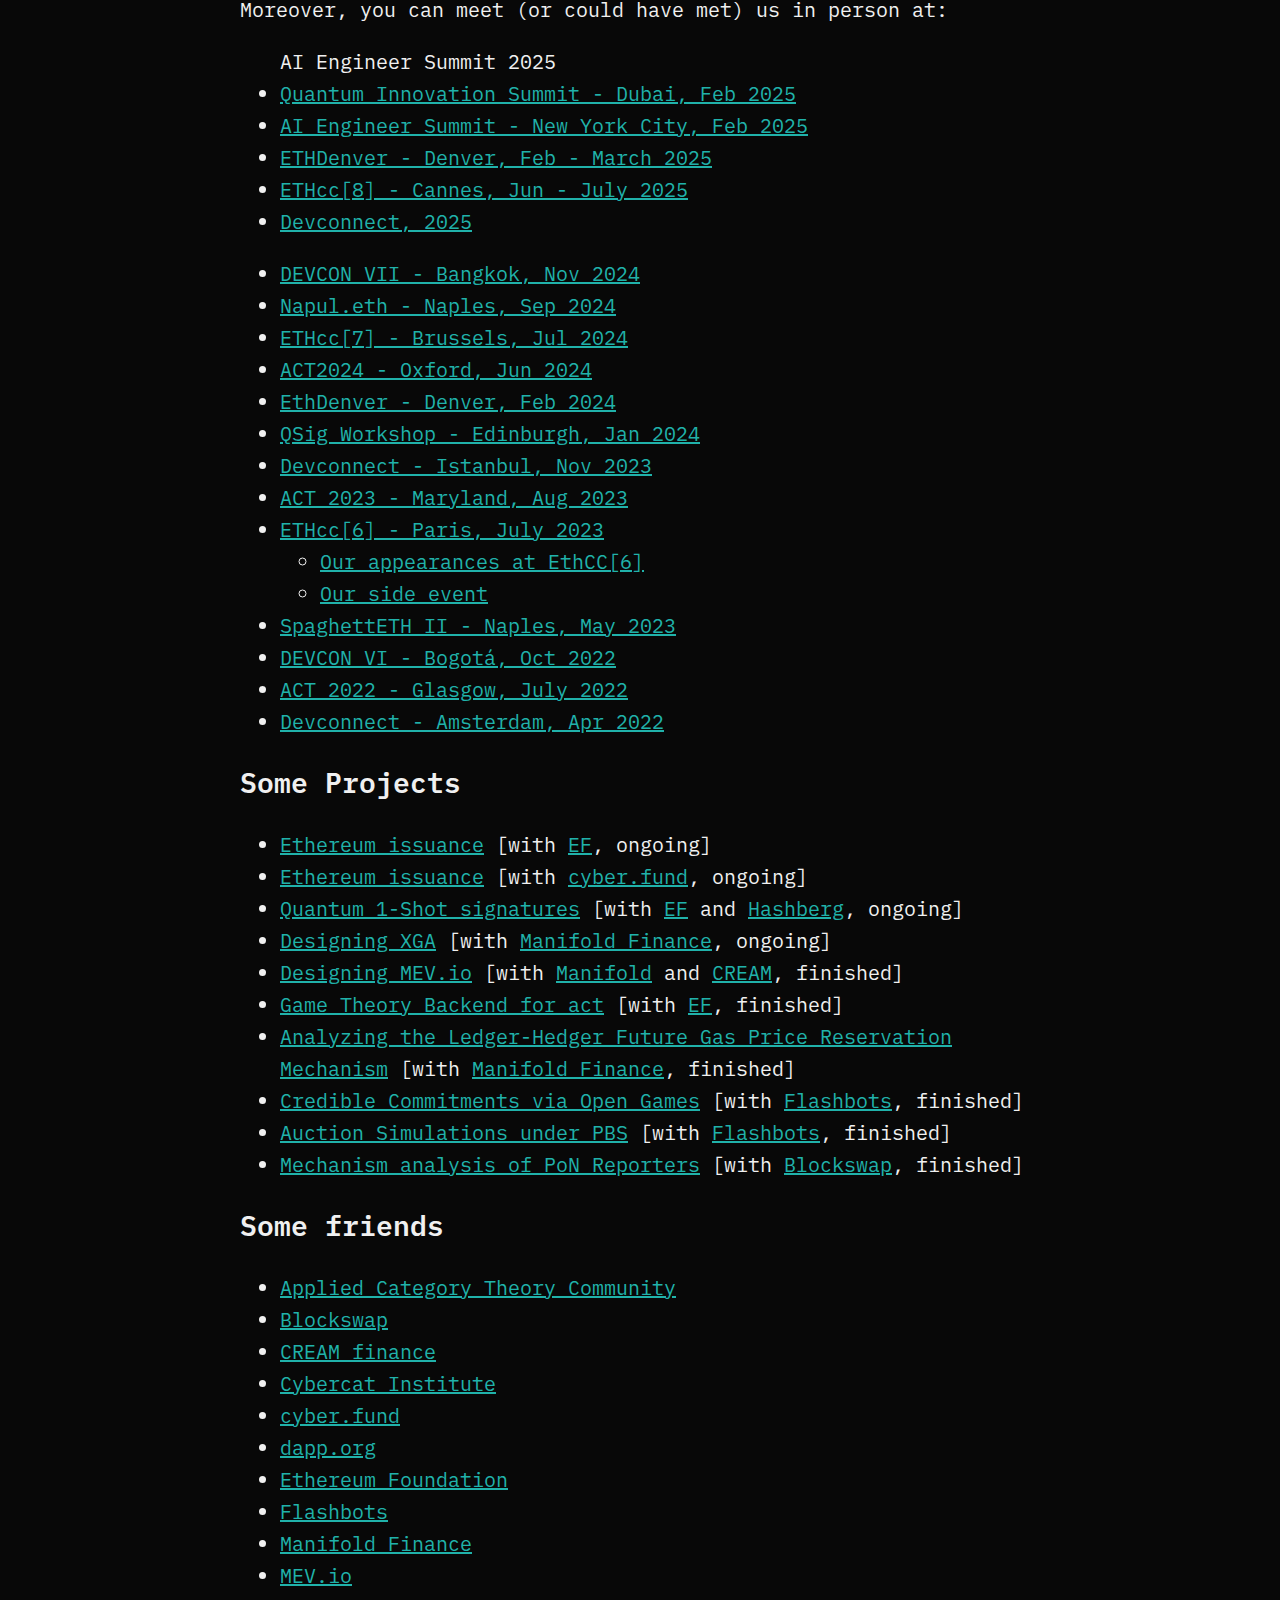
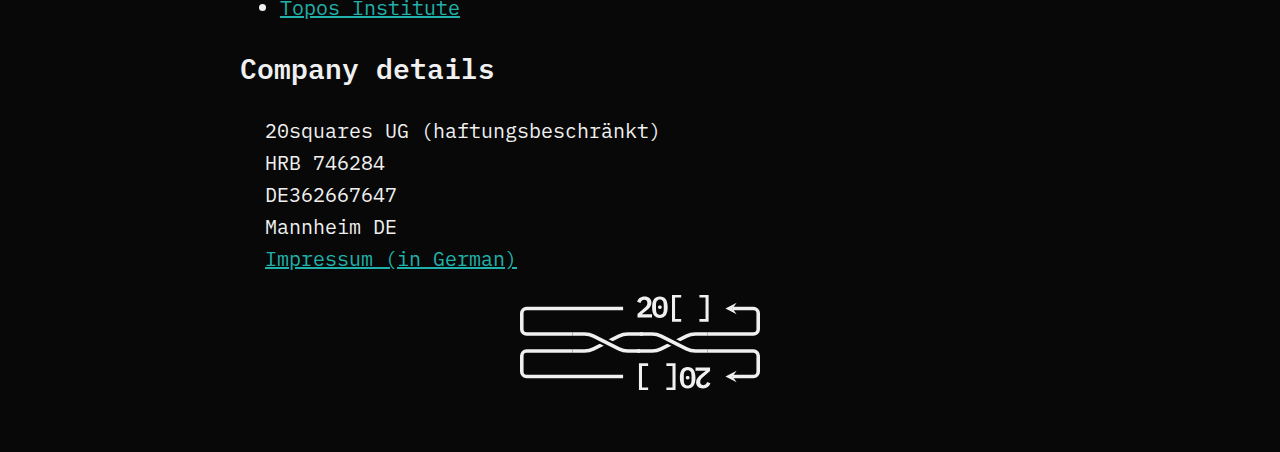
==== commit ffbe3c1f: "Added AI event" ====
--- a/index.html
+++ b/index.html
@@ -79,8 +79,10 @@
 
             Moreover, you can meet (or could have met) us in person at:
             <ul>
+                AI Engineer Summit 2025
+                <li><a href="https://quantuminnovationsummit.com/">Quantum Innovation Summit - Dubai, Feb 2025</a></li>
+                <li><a href="https://apply.ai.engineer/">AI Engineer Summit - New York City, Feb 2025</a></li>
                 <li><a href="https://www.ethdenver.com/">ETHDenver - Denver, Feb - March 2025</a></li>
-                <li><a href="https://quantuminnovationsummit.com/">Quantum Innovation Summit - Dubai, Feb 2025</a></li>
                 <li><a href="https://ethcc.io/">ETHcc[8] - Cannes, Jun - July 2025</a></li>
                 <li><a href="https://devconnect.org/">Devconnect, 2025</a></li>
             </ul>
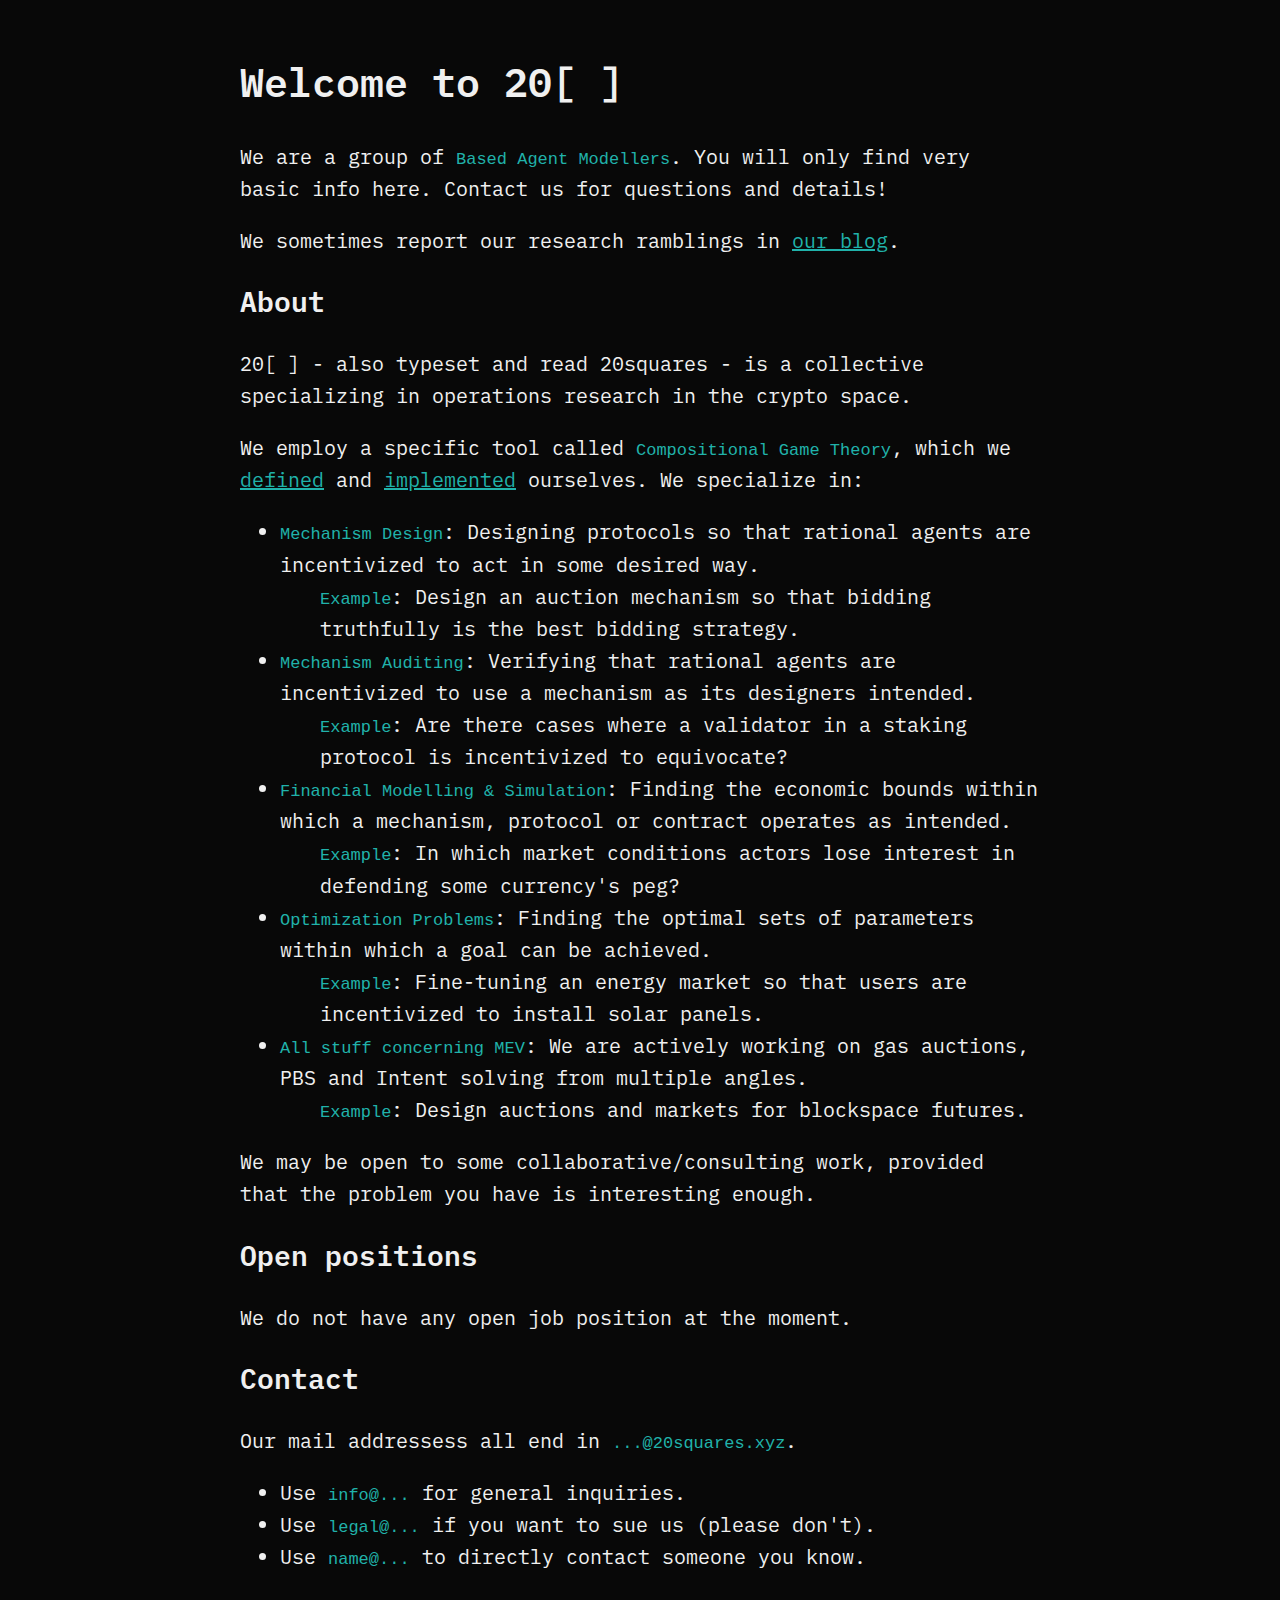
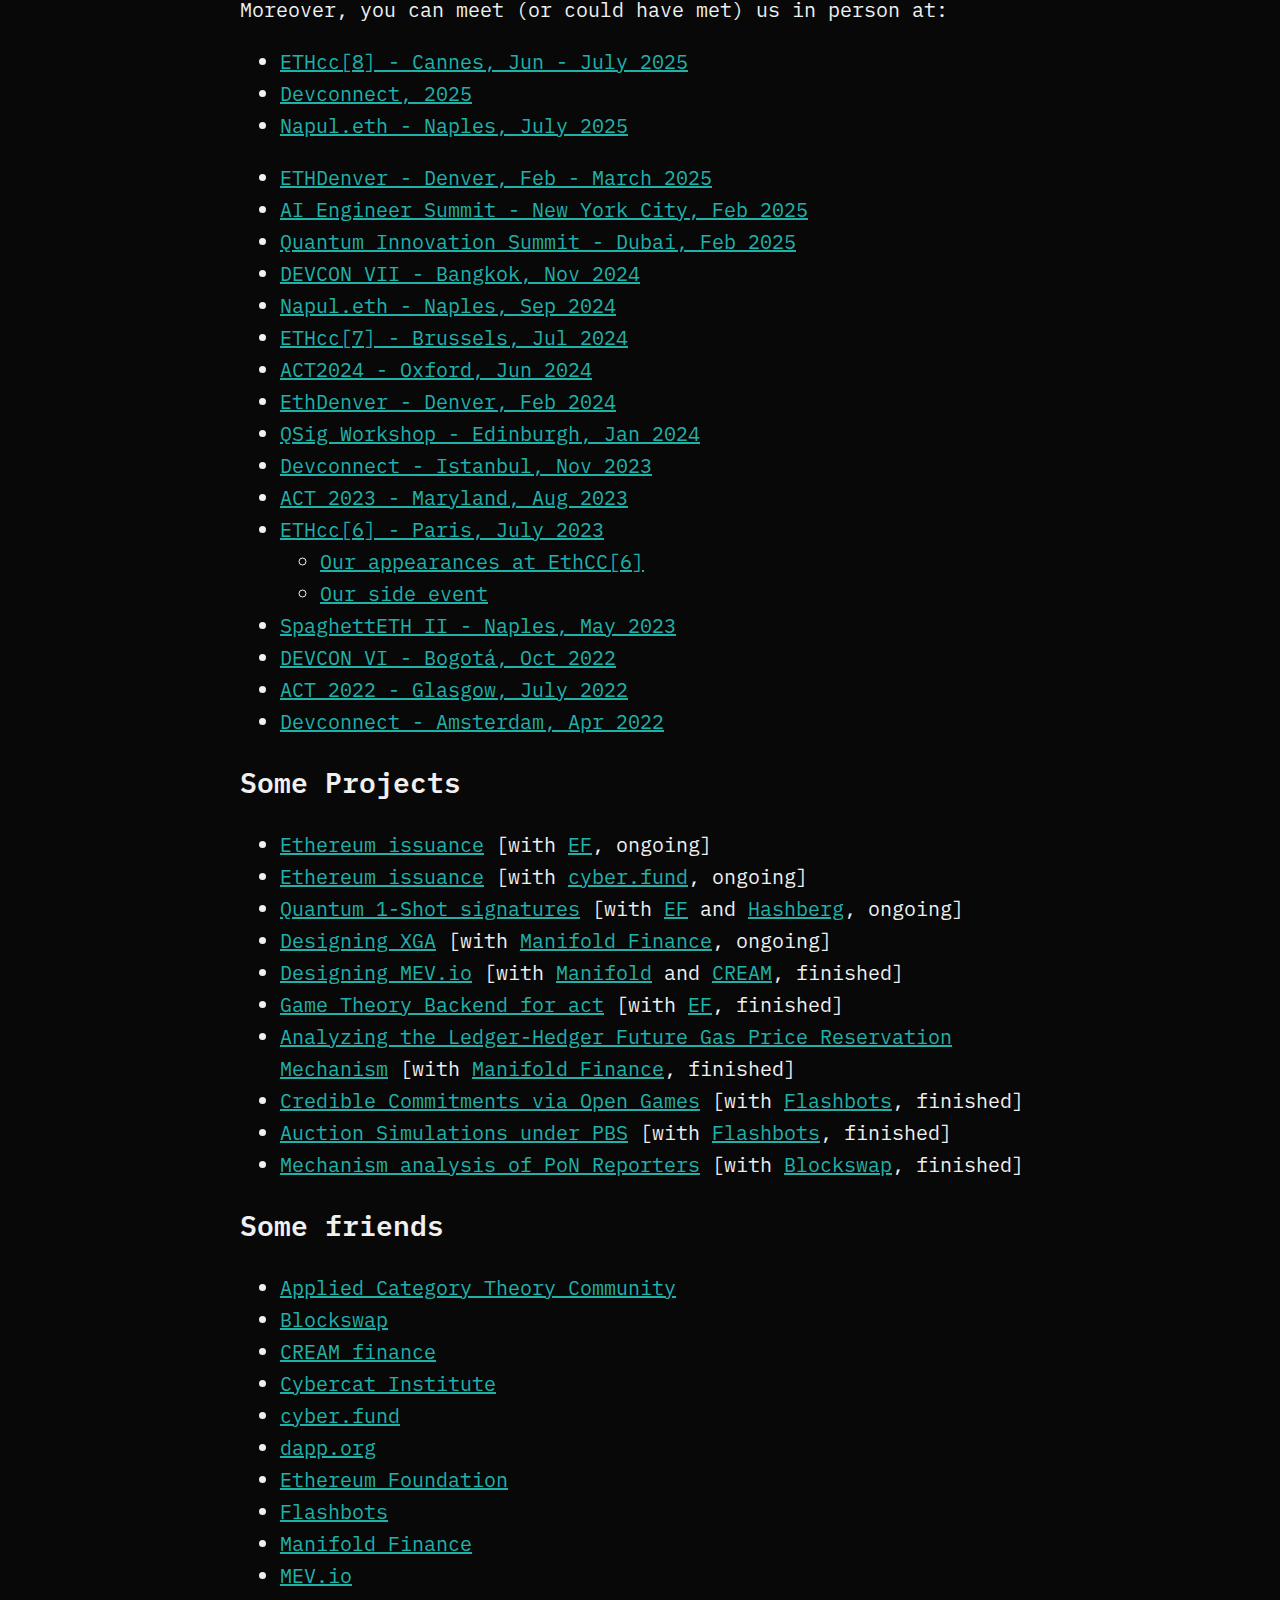
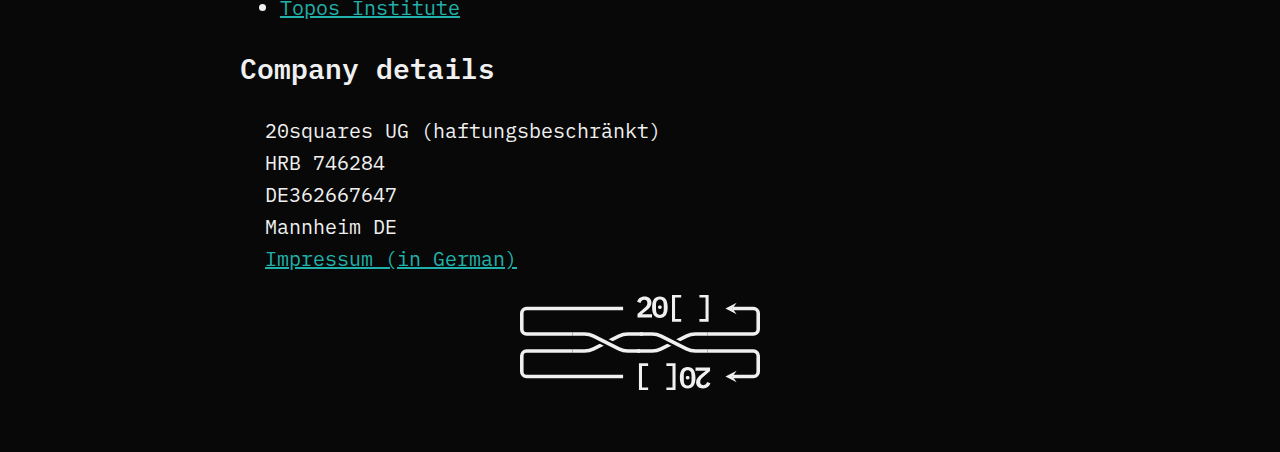
==== commit 7cadc439: "Updated events" ====
--- a/index.html
+++ b/index.html
@@ -79,14 +79,15 @@
 
             Moreover, you can meet (or could have met) us in person at:
             <ul>
-                AI Engineer Summit 2025
-                <li><a href="https://quantuminnovationsummit.com/">Quantum Innovation Summit - Dubai, Feb 2025</a></li>
-                <li><a href="https://apply.ai.engineer/">AI Engineer Summit - New York City, Feb 2025</a></li>
-                <li><a href="https://www.ethdenver.com/">ETHDenver - Denver, Feb - March 2025</a></li>
                 <li><a href="https://ethcc.io/">ETHcc[8] - Cannes, Jun - July 2025</a></li>
                 <li><a href="https://devconnect.org/">Devconnect, 2025</a></li>
+                <li><a href="https://www.napuleth.org//">Napul.eth - Naples, July 2025</a></li>
+
             </ul>
             <ul>
+                <li><a href="https://www.ethdenver.com/">ETHDenver - Denver, Feb - March 2025</a></li>
+                <li><a href="https://apply.ai.engineer/">AI Engineer Summit - New York City, Feb 2025</a></li>
+                <li><a href="https://quantuminnovationsummit.com/">Quantum Innovation Summit - Dubai, Feb 2025</a></li>
                 <li><a href="https://devcon.org/">DEVCON VII - Bangkok, Nov 2024</a></li>
                 <li><a href="https://napul.eth.limo/">Napul.eth - Naples, Sep 2024</a></li>
                 <li><a href="https://ethcc.io/">ETHcc[7] - Brussels, Jul 2024</a></li>
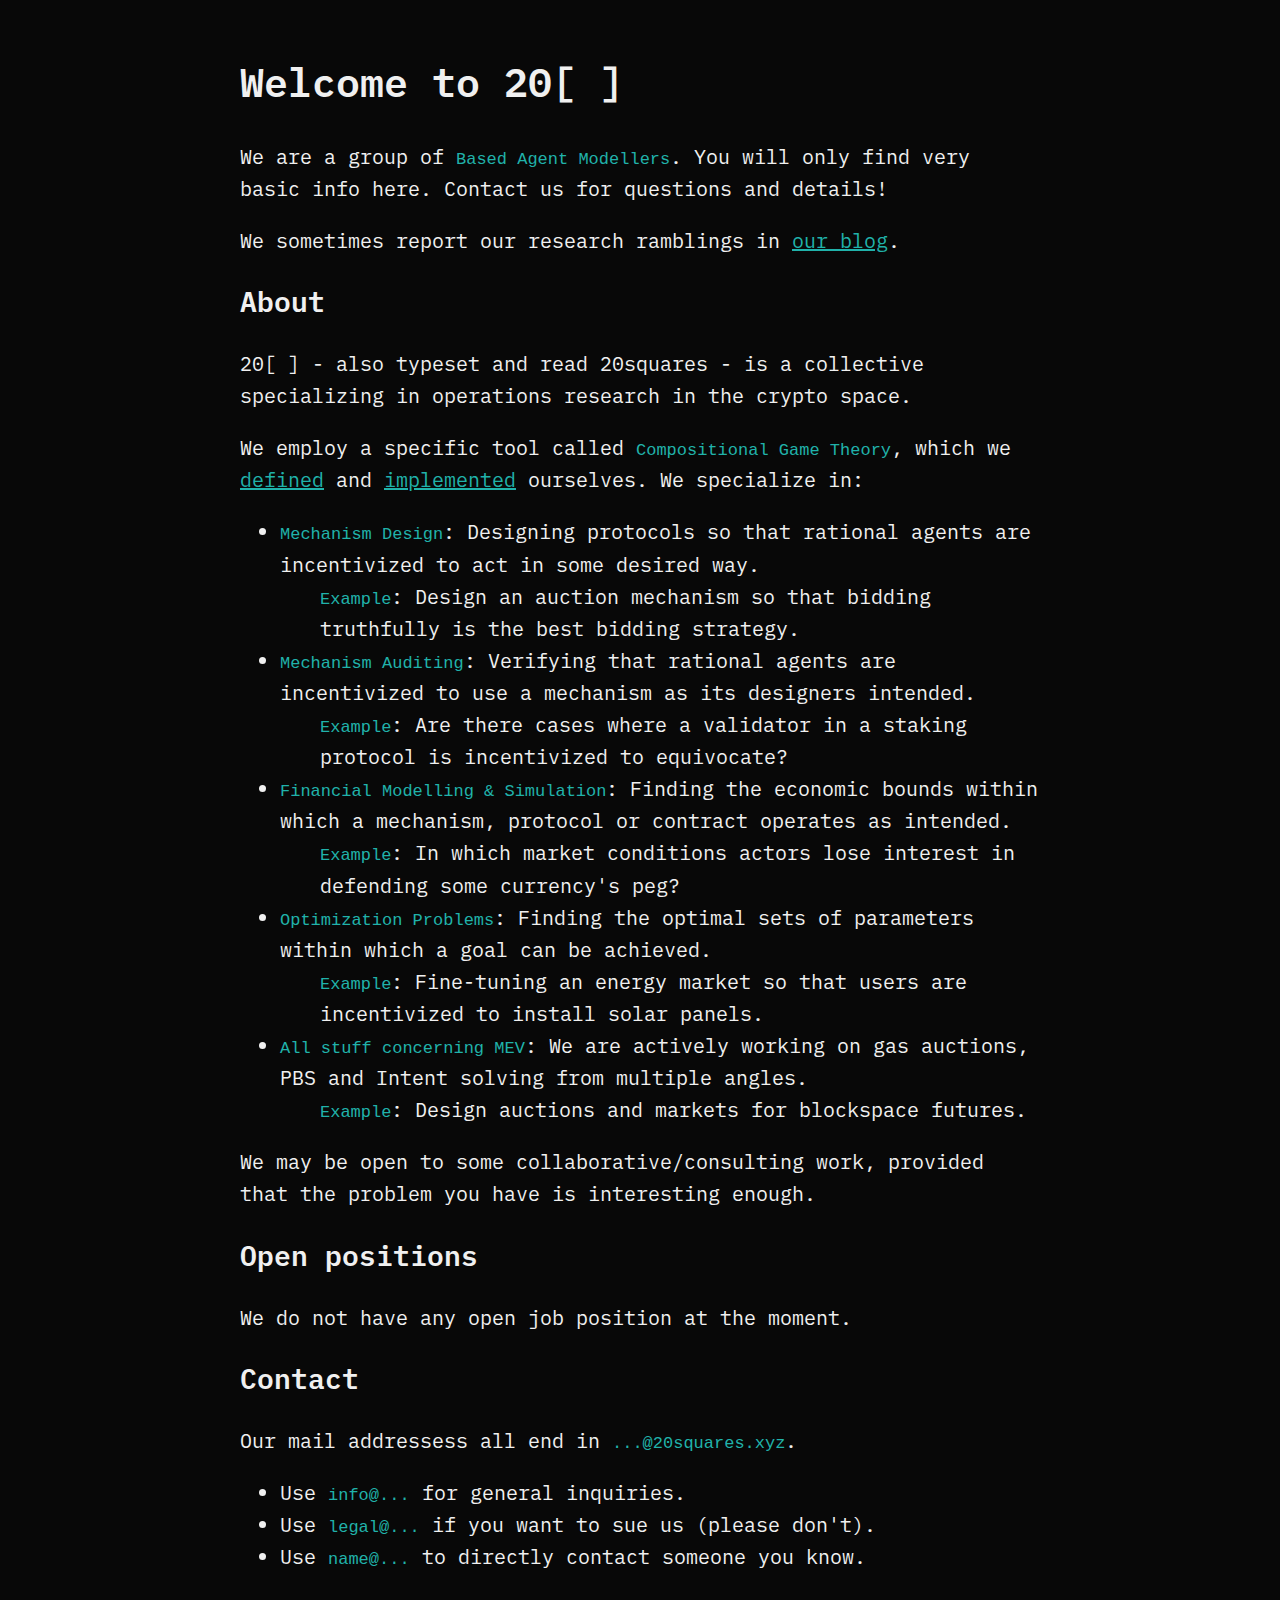
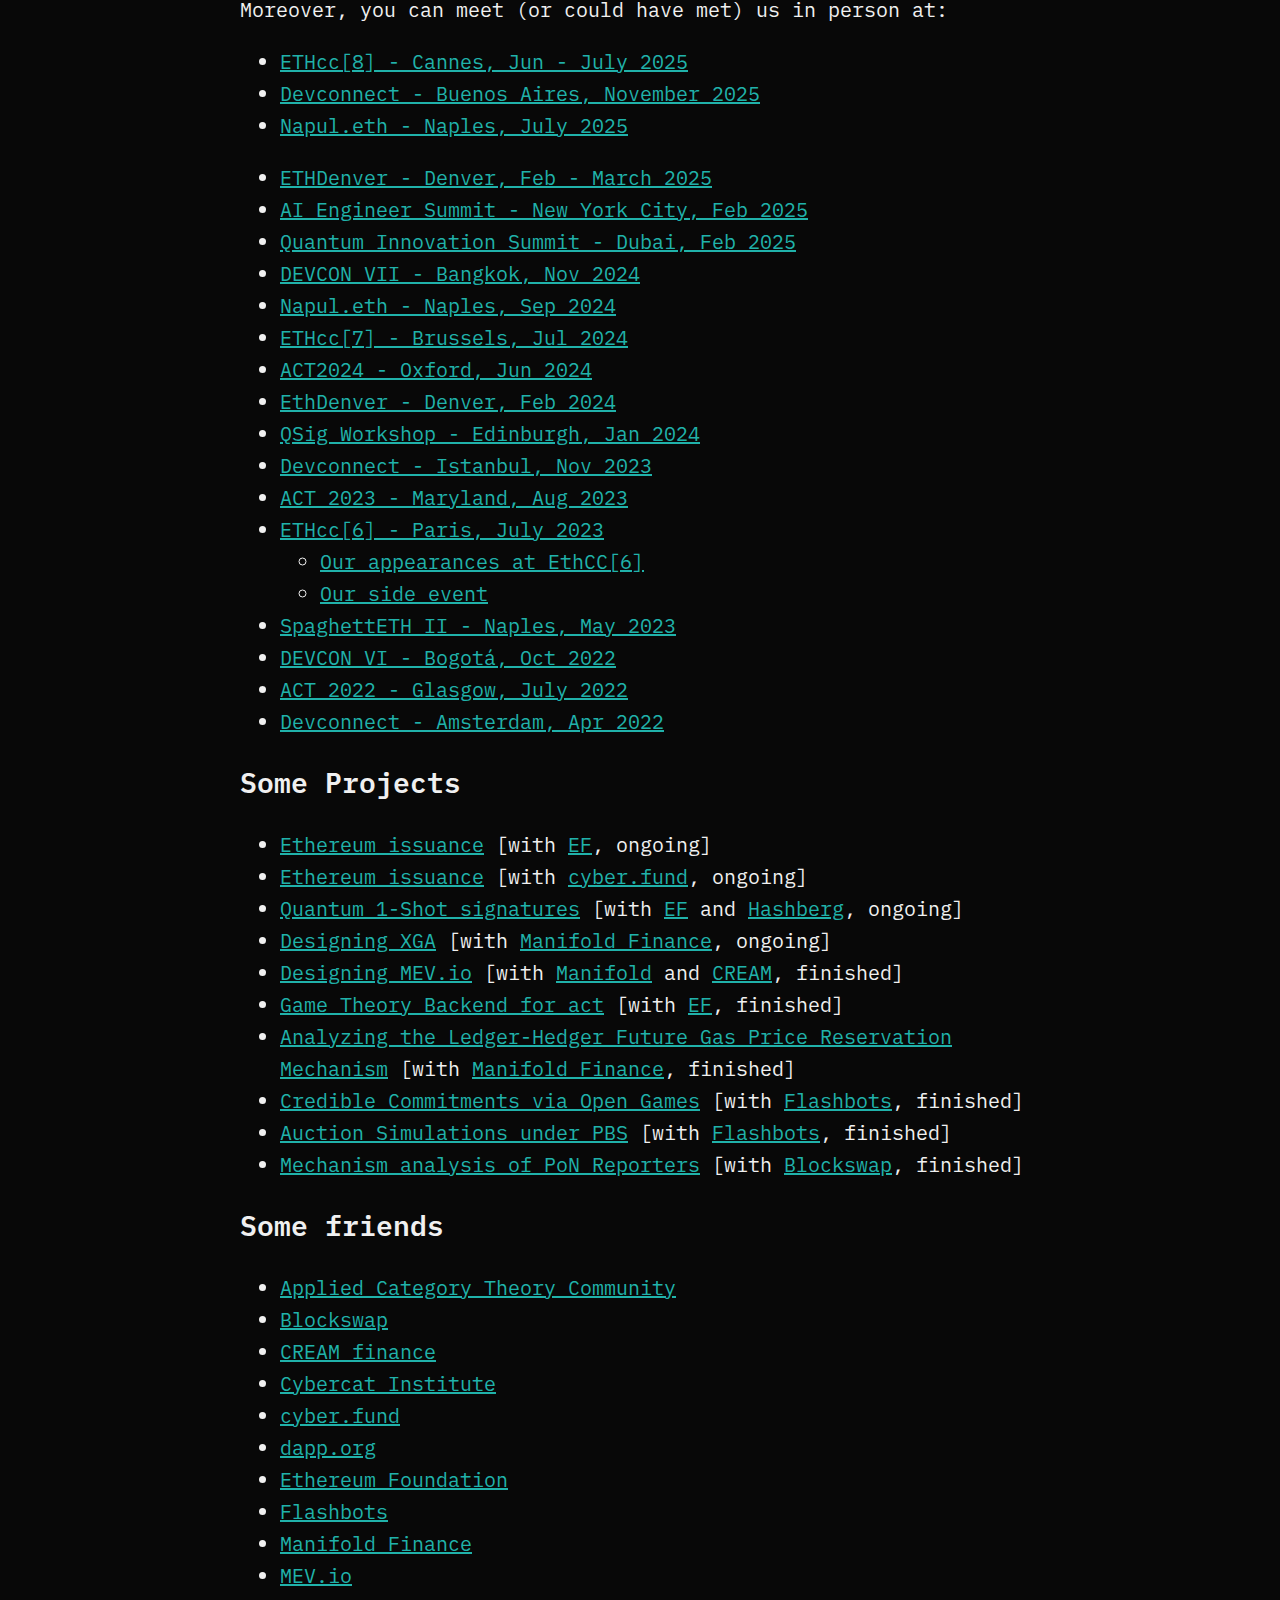
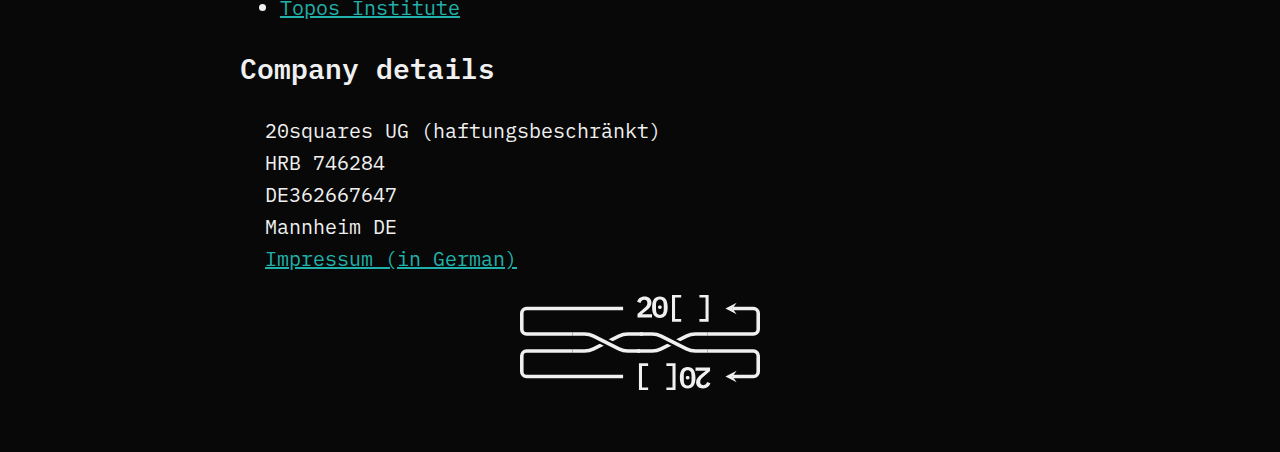
==== commit d1901d7f: "Udapted devconnect" ====
--- a/index.html
+++ b/index.html
@@ -80,7 +80,7 @@
             Moreover, you can meet (or could have met) us in person at:
             <ul>
                 <li><a href="https://ethcc.io/">ETHcc[8] - Cannes, Jun - July 2025</a></li>
-                <li><a href="https://devconnect.org/">Devconnect, 2025</a></li>
+                <li><a href="https://devconnect.org/">Devconnect - Buenos Aires, November 2025</a></li>
                 <li><a href="https://www.napuleth.org//">Napul.eth - Naples, July 2025</a></li>
 
             </ul>
